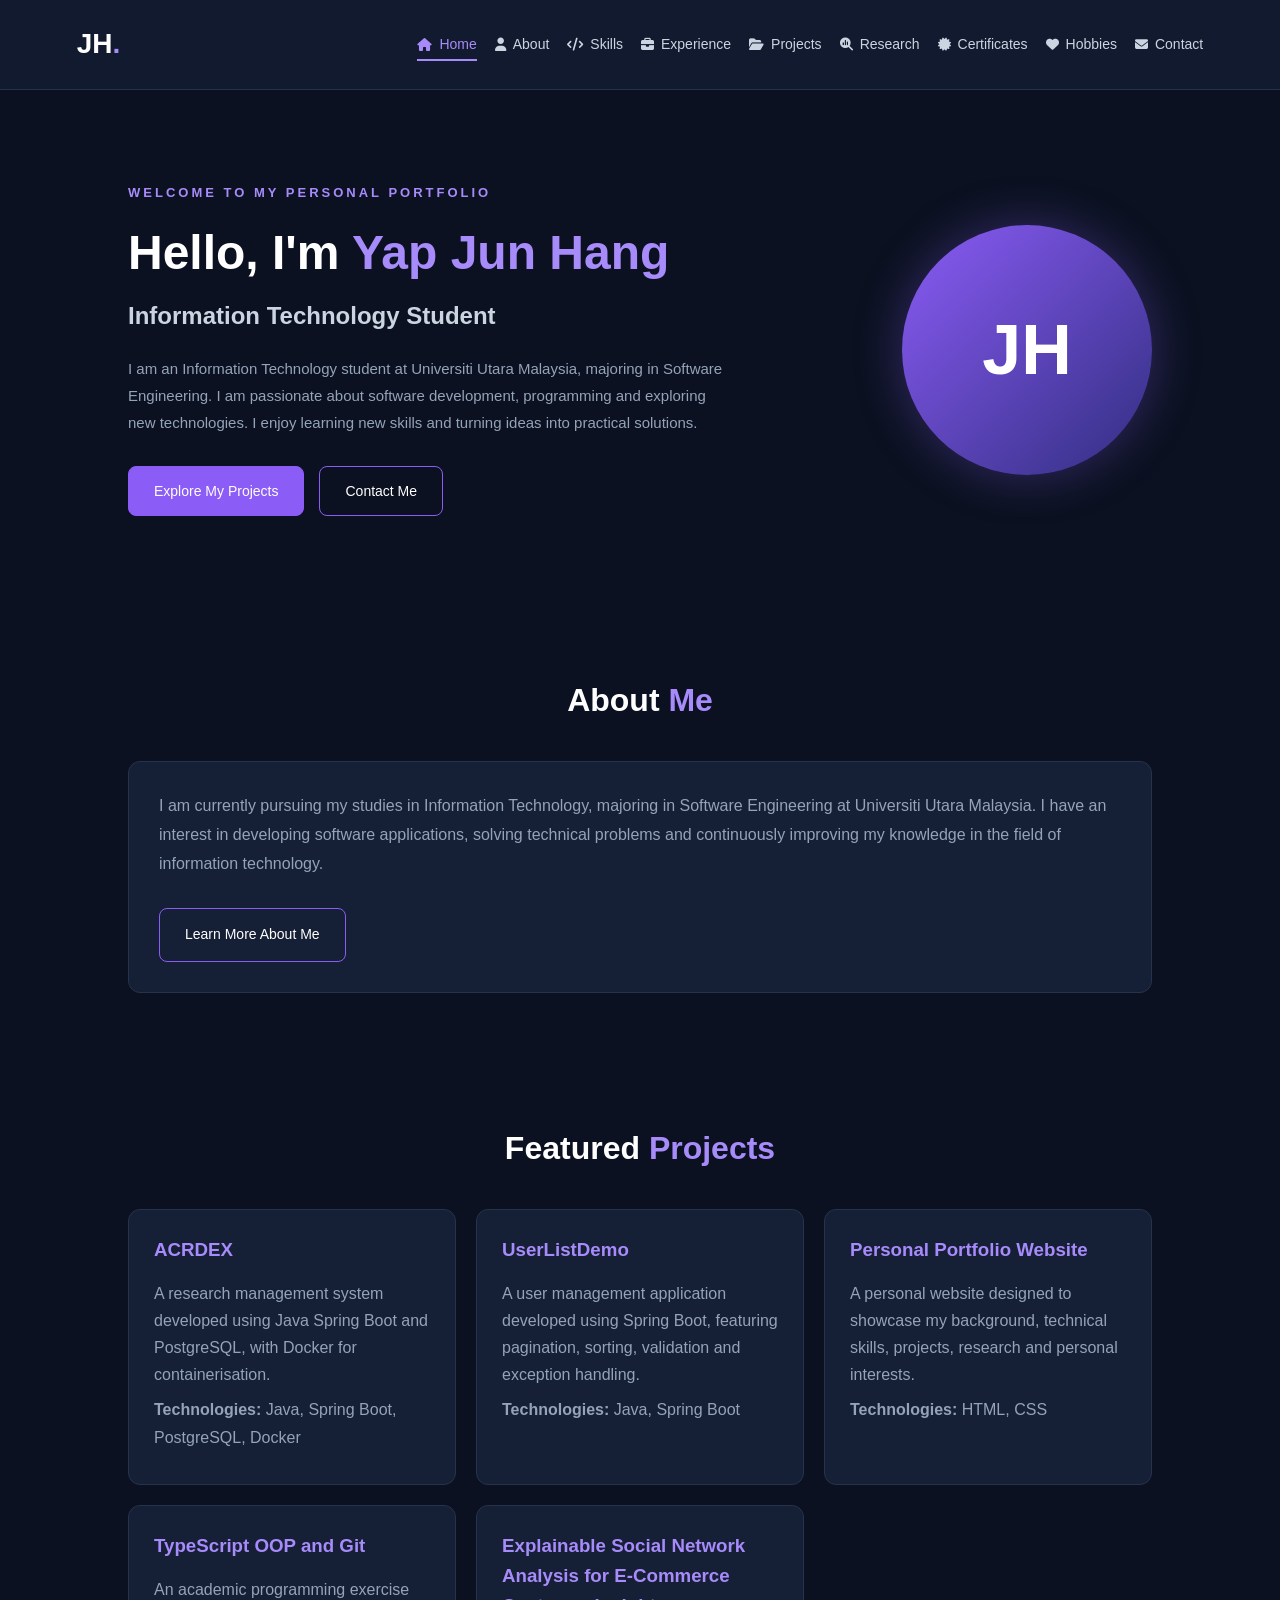
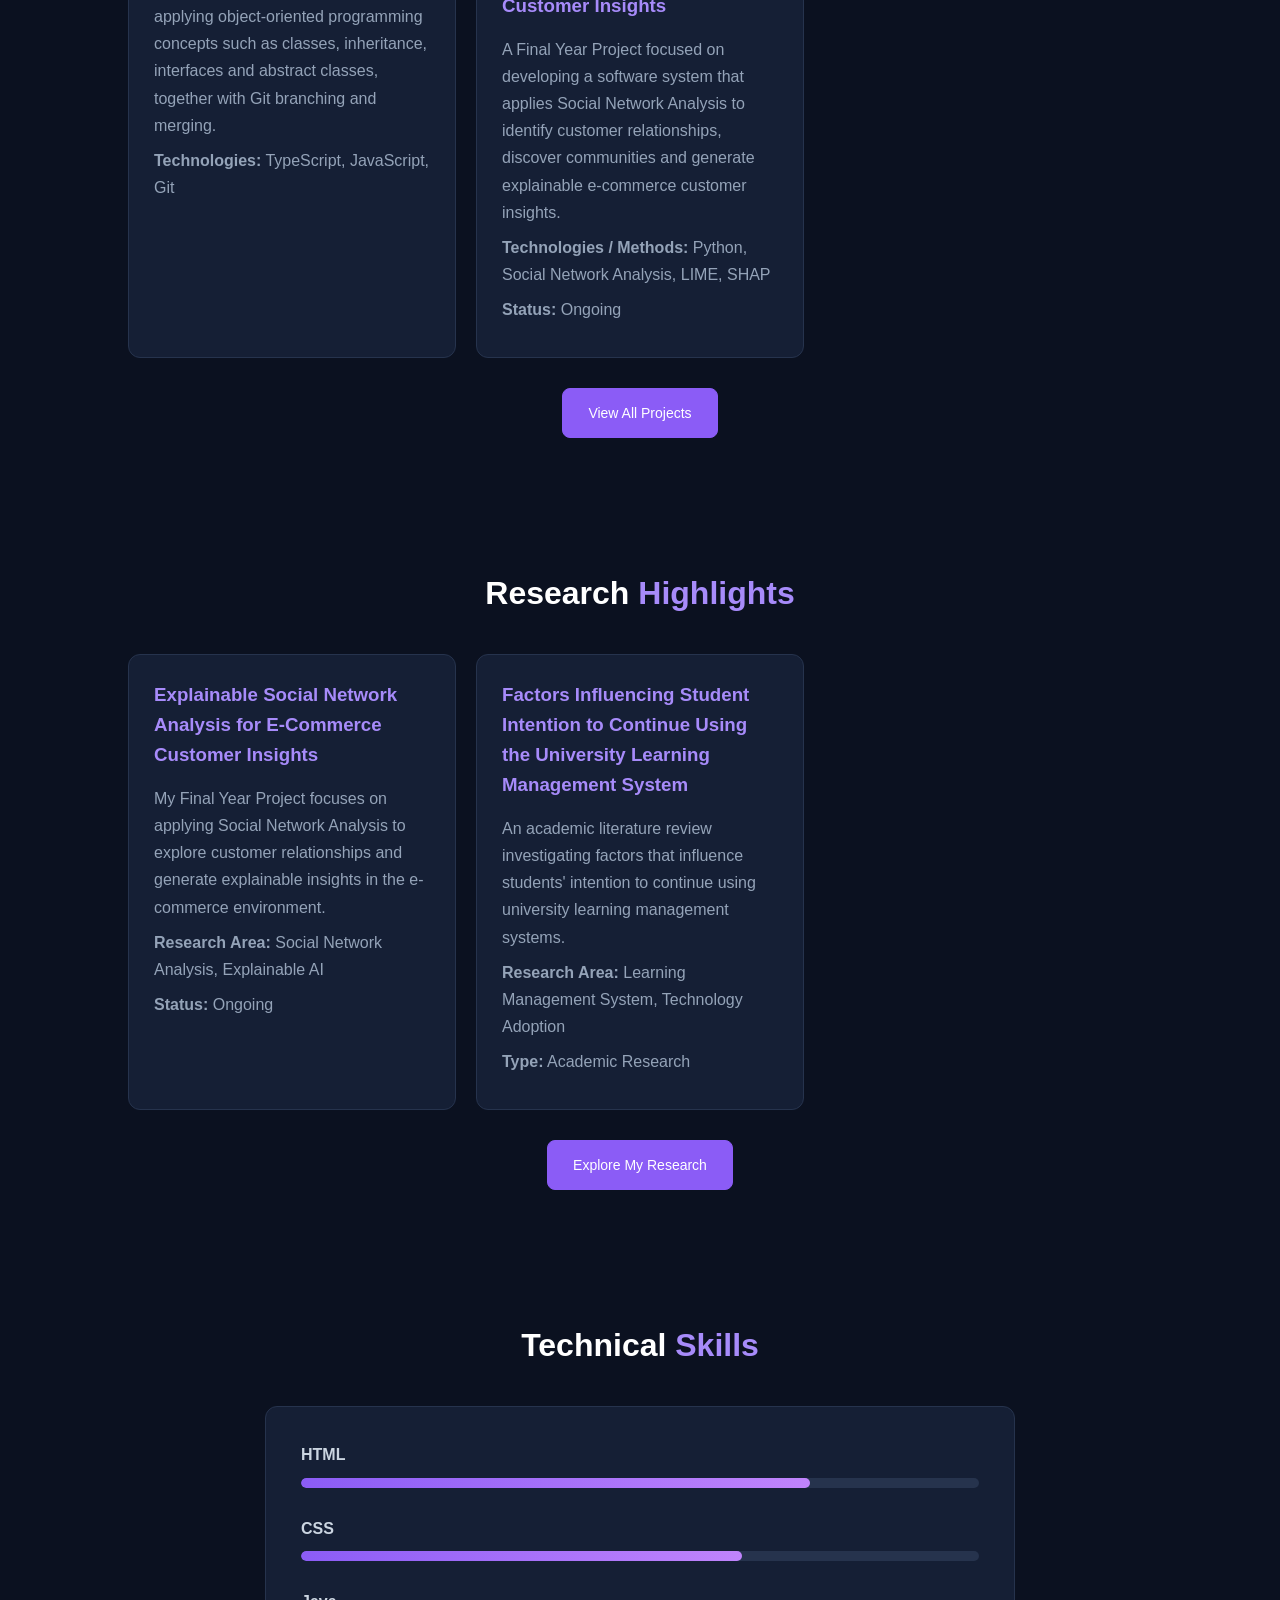
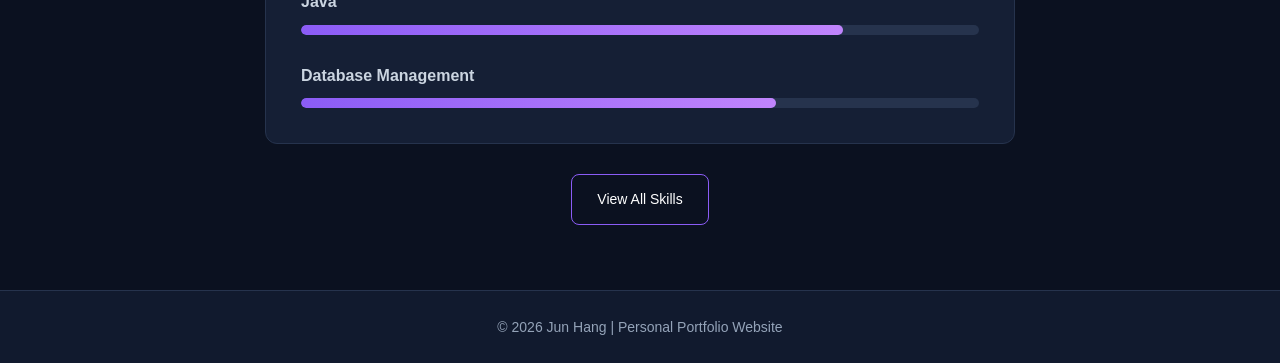
==== index.html @ d0bb94ae "Initial resume website" ====
<!DOCTYPE html>
<html lang="en">
<head>
    <meta charset="UTF-8">
    <meta name="viewport" content="width=device-width, initial-scale=1.0">

    <meta name="description" content="Personal portfolio of Jun Hang, an Information Technology student majoring in Software Engineering at Universiti Utara Malaysia.">

    <title>Home | Jun Hang Portfolio</title>

    <link rel="stylesheet" href="style.css">
    <link rel="stylesheet" href="https://cdnjs.cloudflare.com/ajax/libs/font-awesome/6.5.2/css/all.min.css">
    <link rel="icon" type="image/svg+xml" href="favicon.svg">
</head>

<body>

<header class="navbar">
    <a href="index.html" class="logo">JH<span>.</span></a>

    <nav>
        <a href="index.html" class="active">
            <i class="fa-solid fa-house"></i> Home
        </a>

        <a href="about.html">
            <i class="fa-solid fa-user"></i> About
        </a>

        <a href="skills.html">
            <i class="fa-solid fa-code"></i> Skills
        </a>

        <a href="experience.html">
            <i class="fa-solid fa-briefcase"></i> Experience
        </a>

        <a href="projects.html">
            <i class="fa-solid fa-folder-open"></i> Projects
        </a>

        <a href="research.html">
            <i class="fa-solid fa-magnifying-glass-chart"></i> Research
        </a>

        <a href="certifications.html">
            <i class="fa-solid fa-certificate"></i> Certificates
        </a>

        <a href="hobbies.html">
            <i class="fa-solid fa-heart"></i> Hobbies
        </a>

        <a href="contact.html">
            <i class="fa-solid fa-envelope"></i> Contact
        </a>
    </nav>
</header>


<!-- Hero Section -->
<section class="hero">

    <div class="hero-text">

        <p class="welcome">WELCOME TO MY PERSONAL PORTFOLIO</p>

        <h1>Hello, I'm <span>Yap Jun Hang</span></h1>

        <h2>Information Technology Student</h2>

        <p class="description">
            I am an Information Technology student at
            Universiti Utara Malaysia, majoring in Software
            Engineering. I am passionate about software
            development, programming and exploring new
            technologies. I enjoy learning new skills and
            turning ideas into practical solutions.
        </p>

        <div class="hero-buttons">

            <a href="projects.html" class="btn">
                Explore My Projects
            </a>

            <a href="contact.html" class="btn btn-outline">
                Contact Me
            </a>

        </div>

    </div>


    <!-- Profile Section -->
    <div class="hero-image">

        <div class="profile-circle">
            <span>JH</span>
        </div>

    </div>

</section>


<!-- About Me Preview -->
<section class="section" id="about-preview">

    <h2>About <span>Me</span></h2>

    <div class="about-card">

        <p>
            I am currently pursuing my studies in Information
            Technology, majoring in Software Engineering at
            Universiti Utara Malaysia. I have an interest in
            developing software applications, solving technical
            problems and continuously improving my knowledge
            in the field of information technology.
        </p>

        <div class="hero-buttons">

            <a href="about.html" class="btn btn-outline">
                Learn More About Me
            </a>

        </div>

    </div>

</section>


<!-- Featured Projects -->
<section class="section" id="projects-preview">

    <h2>Featured <span>Projects</span></h2>

    <div class="card-container">

        <!-- Project 1 -->
        <div class="card">

            <h3>ACRDEX</h3>

            <p>
                A research management system developed using
                Java Spring Boot and PostgreSQL, with Docker
                for containerisation.
            </p>

            <p>
                <strong>Technologies:</strong>
                Java, Spring Boot, PostgreSQL, Docker
            </p>

        </div>


        <!-- Project 2 -->
        <div class="card">

            <h3>UserListDemo</h3>

            <p>
                A user management application developed using
                Spring Boot, featuring pagination, sorting,
                validation and exception handling.
            </p>

            <p>
                <strong>Technologies:</strong>
                Java, Spring Boot
            </p>

        </div>


        <!-- Project 3 -->
        <div class="card">

            <h3>Personal Portfolio Website</h3>

            <p>
                A personal website designed to showcase my
                background, technical skills, projects,
                research and personal interests.
            </p>

            <p>
                <strong>Technologies:</strong>
                HTML, CSS
            </p>

        </div>


        <!-- Project 4 -->
        <div class="card">

            <h3>TypeScript OOP and Git</h3>

            <p>
                An academic programming exercise applying
                object-oriented programming concepts such as
                classes, inheritance, interfaces and abstract
                classes, together with Git branching and merging.
            </p>

            <p>
                <strong>Technologies:</strong>
                TypeScript, JavaScript, Git
            </p>

        </div>

        <!-- Project 5: Final Year Project -->
        <div class="card">
            <h3>
                Explainable Social Network Analysis for
                E-Commerce Customer Insights
            </h3>

            <p>
                A Final Year Project focused on developing
                a software system that applies Social Network
                Analysis to identify customer relationships,
                discover communities and generate explainable
                e-commerce customer insights.
            </p>

            <p>
                <strong>Technologies / Methods:</strong>
                Python, Social Network Analysis, LIME, SHAP
            </p>

            <p>
                <strong>Status:</strong> Ongoing
            </p>

        </div>

    </div>

    <div class="hero-buttons" style="justify-content: center;">

        <a href="projects.html" class="btn">
            View All Projects
        </a>

    </div>

</section>


<!-- Research Highlights -->
<section class="section" id="research-preview">

    <h2>Research <span>Highlights</span></h2>

    <div class="card-container">

        <!-- Research 1 -->
        <div class="card">

            <h3>
                Explainable Social Network Analysis for
                E-Commerce Customer Insights
            </h3>

            <p>
                My Final Year Project focuses on applying
                Social Network Analysis to explore customer
                relationships and generate explainable
                insights in the e-commerce environment.
            </p>

            <p>
                <strong>Research Area:</strong>
                Social Network Analysis, Explainable AI
            </p>

            <p>
                <strong>Status:</strong> Ongoing
            </p>

        </div>


        <!-- Research 2 -->
        <div class="card">

            <h3>
                Factors Influencing Student Intention to
                Continue Using the University Learning
                Management System
            </h3>

            <p>
                An academic literature review investigating
                factors that influence students' intention
                to continue using university learning
                management systems.
            </p>

            <p>
                <strong>Research Area:</strong>
                Learning Management System, Technology Adoption
            </p>

            <p>
                <strong>Type:</strong> Academic Research
            </p>

        </div>

    </div>

    <div class="hero-buttons" style="justify-content: center;">

        <a href="research.html" class="btn">
            Explore My Research
        </a>

    </div>

</section>


<!-- Skills Preview -->
<section class="section" id="skills-preview">

    <h2>Technical <span>Skills</span></h2>

    <div class="skills-container">

        <div class="skill">
            <p>HTML</p>

            <div class="skill-bar">
                <div class="skill-level html"></div>
            </div>
        </div>


        <div class="skill">
            <p>CSS</p>

            <div class="skill-bar">
                <div class="skill-level css"></div>
            </div>
        </div>


        <div class="skill">
            <p>Java</p>

            <div class="skill-bar">
                <div class="skill-level java"></div>
            </div>
        </div>


        <div class="skill">
            <p>Database Management</p>

            <div class="skill-bar">
                <div class="skill-level database"></div>
            </div>
        </div>

    </div>

    <div class="hero-buttons" style="justify-content: center;">

        <a href="skills.html" class="btn btn-outline">
            View All Skills
        </a>

    </div>

</section>


<!-- Footer -->
<footer>

    <p>
        © 2026 Jun Hang | Personal Portfolio Website
    </p>

</footer>


</body>
</html>
---- style.css ----
/* ========================================
   General Settings
======================================== */

* {
    margin: 0;
    padding: 0;
    box-sizing: border-box;
    scroll-behavior: smooth;
}

body {
    font-family: Arial, sans-serif;
    background: #0b1120;
    color: #ffffff;
    line-height: 1.6;
}

/* ========================================
   Navigation Bar
======================================== */

.navbar {
    display: flex;
    justify-content: space-between;
    align-items: center;
    flex-wrap: wrap;
    gap: 20px;
    padding: 22px 6%;
    background: #111a2e;
    position: sticky;
    top: 0;
    z-index: 100;
    border-bottom: 1px solid #26334d;
}

.logo {
    font-size: 28px;
    font-weight: bold;
    color: white;
    text-decoration: none;
    display: inline-block;
    transition: all 0.3s ease;
}

.logo:hover {
    color: #c4b5fd;
    transform: scale(1.1) rotate(-5deg);
    text-shadow: 0 0 15px #a78bfa;
}

.logo span,
h1 span,
h2 span {
    color: #a78bfa;
}

nav {
    display: flex;
    align-items: center;
    justify-content: flex-end;
    flex-wrap: wrap;
    gap: 18px;
}

/* Navigation Links */
nav a {
    display: inline-flex;
    align-items: center;
    gap: 7px;

    color: #cbd5e1;
    text-decoration: none;
    font-size: 14px;
    position: relative;
    padding: 5px 0;
    transition: color 0.3s ease;
}

/* Underline */
nav a::after {
    content: "";
    position: absolute;
    left: 0;
    bottom: 0;
    width: 0;
    height: 2px;
    background: #a78bfa;
    transition: width 0.3s ease;
}

/* Current Active Page */
nav a.active {
    color: #a78bfa;
}

nav a.active::after {
    width: 100%;
}

/* Hover Effect */
nav:hover a.active:not(:hover) {
    color: #cbd5e1;
}

nav:hover a.active:not(:hover)::after {
    width: 0;
}

nav a:hover {
    color: #a78bfa;
}

nav a:hover::after {
    width: 100%;
}

/* Navigation Icons */
nav a i {
    font-size: 13px;
    transition: all 0.3s ease;
}

/* Icon Hover Effect */
nav a:hover i {
    transform: translateY(-2px);
    color: #a78bfa;
}

/* Active Page Icon */
nav a.active i {
    color: #a78bfa;
}

/* ========================================
   Hero Section
======================================== */

.hero {
    min-height: 520px;
    display: flex;
    align-items: center;
    justify-content: space-between;
    padding: 70px 10%;
    gap: 40px;
}

.hero-text {
    max-width: 600px;
    animation: fadeIn 1s ease;
}

.welcome {
    color: #a78bfa;
    letter-spacing: 3px;
    font-size: 13px;
    font-weight: bold;
    margin-bottom: 20px;
}

.hero h1 {
    font-size: 48px;
    line-height: 1.2;
    margin-bottom: 15px;
}

.hero h2 {
    font-size: 24px;
    color: #cbd5e1;
    margin-bottom: 20px;
}

.description {
    color: #94a3b8;
    line-height: 1.8;
    font-size: 15px;
}

/* ========================================
   Buttons
======================================== */

.hero-buttons {
    margin-top: 30px;
    display: flex;
    gap: 15px;
    flex-wrap: wrap;
}

.btn {
    display: inline-block;
    padding: 13px 25px;
    background: #8b5cf6;
    color: white;
    text-decoration: none;
    border-radius: 8px;
    border: 1px solid #8b5cf6;
    font-size: 14px;
    transition: all 0.3s ease;
}

.btn:hover {
    background: #7c3aed;
    border-color: #7c3aed;
    transform: translateY(-4px);
    box-shadow: 0 8px 20px #8b5cf644;
}

.btn-outline {
    background: transparent;
    border: 1px solid #8b5cf6;
}

.btn-outline:hover {
    background: #8b5cf6;
}

/* ========================================
   Profile Circle
======================================== */

.profile-circle {
    width: 250px;
    height: 250px;
    min-width: 250px;
    border-radius: 50%;
    background: linear-gradient(135deg, #8b5cf6, #312e81);
    display: flex;
    align-items: center;
    justify-content: center;
    font-size: 70px;
    font-weight: bold;
    box-shadow: 0 0 50px #8b5cf655;
    transition: all 0.4s ease;
}

.profile-circle:hover {
    transform: scale(1.08) rotate(5deg);
    box-shadow: 0 0 65px #8b5cf677;
}

/* ========================================
   General Sections
======================================== */

.section {
    padding: 65px 10%;
}

.section h2 {
    text-align: center;
    font-size: 32px;
    margin-bottom: 35px;
}

/* ========================================
   About Card
======================================== */

.about-card {
    background: #151f35;
    padding: 30px;
    border-radius: 12px;
    border: 1px solid #26334d;
    line-height: 1.8;
    transition: all 0.3s ease;
}

.about-card:hover {
    border-color: #8b5cf6;
    transform: translateY(-5px);
    box-shadow: 0 10px 25px #8b5cf622;
}

.about-card p {
    color: #94a3b8;
    margin-bottom: 12px;
}

/* ========================================
   Work Experience Spacing
======================================== */

.experience-container {
    display: flex;
    flex-direction: column;
    gap: 20px;
}

/* ========================================
   Education Cards
======================================== */

.card-container {
    display: grid;
    grid-template-columns: repeat(3, 1fr);
    gap: 20px;
}

.card {
    background: #151f35;
    padding: 25px;
    border-radius: 12px;
    border: 1px solid #26334d;
    transition: all 0.3s ease;
}

.card:hover {
    transform: translateY(-8px);
    border-color: #a78bfa;
    box-shadow: 0 10px 25px #8b5cf622;
}

.card h3 {
    color: #a78bfa;
    margin-bottom: 15px;
}

.card p {
    color: #94a3b8;
    margin-bottom: 8px;
    line-height: 1.7;
}

/* ========================================
   Skills
======================================== */

.skill {
    margin-bottom: 25px;
}

.skill p {
    margin-bottom: 10px;
    color: #cbd5e1;
}

.skill-bar {
    height: 10px;
    background: #26334d;
    border-radius: 10px;
    overflow: hidden;
}

.skill-level {
    height: 100%;
    background: linear-gradient(90deg, #8b5cf6, #c084fc);
    border-radius: 10px;
    animation: grow 1.5s ease;
}

.html {
    width: 75%;
}

.css {
    width: 65%;
}

.java {
    width: 80%;
}

.database {
    width: 70%;
}

/* ========================================
   Footer
======================================== */

footer {
    background: #111a2e;
    text-align: center;
    padding: 25px;
    color: #94a3b8;
    font-size: 14px;
    border-top: 1px solid #26334d;
}

/* ========================================
   Animations
======================================== */

@keyframes fadeIn {
    from {
        opacity: 0;
        transform: translateY(25px);
    }

    to {
        opacity: 1;
        transform: translateY(0);
    }
}

@keyframes grow {
    from {
        width: 0;
    }

    to {
        width: var(--skill-width, 100%);
    }
}

/* ========================================
   Hobbies Hero Section
======================================== */

.hobbies-hero {
    text-align: center;
    padding: 80px 10% 40px;
    animation: fadeIn 1s ease;
}

.hobbies-hero h1 {
    font-size: 48px;
    margin-bottom: 15px;
}

.hobbies-hero h1 span {
    color: #a78bfa;
}

.hobbies-hero p:last-child {
    color: #94a3b8;
    line-height: 1.8;
}


/* ========================================
   Responsive Design - Tablet
======================================== */

@media (max-width: 1024px) {

    .navbar {
        padding: 20px 5%;
    }

    nav {
        gap: 13px;
    }

    nav a {
        font-size: 13px;
    }

    .hero {
        padding: 60px 7%;
    }

    .section {
        padding: 55px 7%;
    }

    .card-container {
        grid-template-columns: repeat(2, 1fr);
    }
}

/* ========================================
   Responsive Design - Mobile
======================================== */

@media (max-width: 768px) {

    /* Navigation */

    .navbar {
        flex-direction: column;
        gap: 18px;
        padding: 20px 5%;
    }

    nav {
        justify-content: center;
        gap: 12px;
    }

    nav a {
        font-size: 13px;
    }

    /* Hero */

    .hero {
        flex-direction: column;
        text-align: center;
        padding: 55px 7%;
    }

    .hero h1 {
        font-size: 36px;
    }

    .hero h2 {
        font-size: 21px;
    }

    .hero-buttons {
        justify-content: center;
        flex-wrap: wrap;
    }

    .profile-circle {
        width: 180px;
        height: 180px;
        min-width: 180px;
        font-size: 55px;
    }

    /* General Sections */

    .section {
        padding: 50px 7%;
    }

    .section h2 {
        font-size: 28px;
    }

    /* Cards */

    .card-container,
    .hobby-container {
        grid-template-columns: 1fr;
    }

    .hobbies-hero h1 {
        font-size: 36px;
    }
}

/* ========================================
   Responsive Design - Small Mobile
======================================== */

@media (max-width: 480px) {

    .logo {
        font-size: 25px;
    }

    nav {
        gap: 10px;
    }

    nav a {
        font-size: 12px;
    }

    .hero {
        padding: 45px 6%;
    }

    .hero h1 {
        font-size: 30px;
    }

    .hero h2 {
        font-size: 18px;
    }

    .description {
        font-size: 14px;
    }

    .welcome {
        font-size: 11px;
    }

    .btn {
        padding: 11px 18px;
        font-size: 13px;
    }

    .profile-circle {
        width: 160px;
        height: 160px;
        min-width: 160px;
        font-size: 48px;
    }

    .section h2 {
        font-size: 25px;
    }

    .about-card,
    .card,
    .hobby-card {
        padding: 22px;
    }

    .hobbies-hero h1 {
        font-size: 30px;
    }
}


/* ========================================
   About Page
======================================== */

/* About Hero */

.about-hero {
    text-align: center;
    padding: 80px 10% 40px;
    animation: fadeIn 1s ease;
}

.about-hero h1 {
    font-size: 48px;
    margin-bottom: 15px;
}

.about-hero h1 span {
    color: #a78bfa;
}

.about-hero p:last-child {
    color: #94a3b8;
    line-height: 1.8;
}

/* About Introduction */

.about-intro-container {
    display: flex;
    align-items: center;
    gap: 50px;
    background: #151f35;
    padding: 40px;
    border-radius: 15px;
    border: 1px solid #26334d;
    transition: 0.3s ease;
}

.about-intro-container:hover {
    border-color: #8b5cf6;
    box-shadow: 0 10px 25px #8b5cf622;
}

.about-profile {
    display: flex;
    justify-content: center;
    align-items: center;
}

.about-profile-circle {
    width: 200px;
    height: 200px;
    min-width: 200px;
    border-radius: 50%;
    background: linear-gradient(135deg, #8b5cf6, #312e81);
    display: flex;
    justify-content: center;
    align-items: center;
    font-size: 60px;
    font-weight: bold;
    box-shadow: 0 0 40px #8b5cf655;
    transition: 0.4s ease;
}

.about-profile-circle:hover {
    transform: scale(1.08) rotate(5deg);
}

.about-intro-text h2 {
    font-size: 30px;
    margin-bottom: 10px;
}

.about-intro-text h2 span {
    color: #a78bfa;
}

.about-intro-text h3 {
    color: #cbd5e1;
    font-size: 18px;
    margin-bottom: 20px;
}

.about-intro-text p {
    color: #94a3b8;
    line-height: 1.9;
    margin-bottom: 15px;
}

/* About Page Responsive */

@media (max-width: 768px) {

    .about-hero {
        padding: 60px 7% 30px;
    }

    .about-hero h1 {
        font-size: 36px;
    }

    .about-intro-container {
        flex-direction: column;
        text-align: center;
        padding: 30px 20px;
        gap: 30px;
    }

    .about-profile-circle {
        width: 170px;
        height: 170px;
        min-width: 170px;
        font-size: 50px;
    }

    .about-intro-text h2 {
        font-size: 25px;
    }
}


/* ========================================
   Skills Page
======================================== */

/* Skills Hero */

.skills-hero {
    text-align: center;
    padding: 80px 10% 40px;
    animation: fadeIn 1s ease;
}

.skills-hero h1 {
    font-size: 48px;
    margin-bottom: 15px;
}

.skills-hero h1 span {
    color: #a78bfa;
}

.skills-hero p:last-child {
    color: #94a3b8;
    line-height: 1.8;
}

/* Technical Skills */

.skills-container {
    max-width: 750px;
    margin: auto;
    background: #151f35;
    padding: 35px;
    border-radius: 12px;
    border: 1px solid #26334d;
}

.skill {
    margin-bottom: 28px;
}

.skill:last-child {
    margin-bottom: 0;
}

.skill p {
    font-weight: bold;
}

/* Technical Skills Progress Bars */

.skill-bar {
    width: 100%;
    height: 10px;
    background: #26334d;
    border-radius: 10px;
    overflow: hidden;
}

.skill-level {
    height: 100%;
    border-radius: 10px;
    width: 0;
    animation: grow 2s ease forwards;
}

/* Individual Skill Percentages */

.html {
    --skill-width: 75%;
}

.css {
    --skill-width: 65%;
}

.java {
    --skill-width: 80%;
}

.database {
    --skill-width: 70%;
}

/* Progress Bar Animation */

@keyframes grow {
    from {
        width: 0;
    }

    to {
        width: var(--skill-width);
    }
}


/* Tools and Technologies */

.tools-container {
    display: flex;
    flex-wrap: wrap;
    justify-content: center;
    gap: 15px;
}

.tool-item {
    display: inline-block;
    background: #151f35;
    color: #c4b5fd;
    padding: 13px 22px;
    border: 1px solid #26334d;
    border-radius: 8px;
    font-size: 14px;
    text-decoration: none;
    cursor: pointer;
    transition: 0.3s ease;
}

.tool-item:hover {
    background: #8b5cf6;
    color: #ffffff;
    border-color: #a78bfa;
    transform: translateY(-5px);
    box-shadow: 0 8px 20px #8b5cf622;
}

/* Skills Page Responsive */

@media (max-width: 768px) {

    .skills-hero {
        padding: 60px 7% 30px;
    }

    .skills-hero h1 {
        font-size: 36px;
    }

    .skills-container {
        padding: 25px 20px;
    }

    .tools-container {
        gap: 10px;
    }

    .tool-item {
        padding: 11px 16px;
        font-size: 13px;
    }
}

@media (max-width: 480px) {

    .skills-hero h1 {
        font-size: 30px;
    }

    .skills-container {
        padding: 20px 15px;
    }
}


/* ========================================
   Experience Page
======================================== */

/* Experience Hero */

.experience-hero {
    text-align: center;
    padding: 80px 10% 40px;
    animation: fadeIn 1s ease;
}

.experience-hero h1 {
    font-size: 48px;
    margin-bottom: 15px;
}

.experience-hero h1 span {
    color: #a78bfa;
}

.experience-hero p:last-child {
    color: #94a3b8;
    line-height: 1.8;
}

/* Work Experience */

.experience-list {
    max-width: 900px;
    margin: auto;
    display: flex;
    flex-direction: column;
    gap: 25px;
}

.experience-card {
    display: flex;
    gap: 25px;
    background: #151f35;
    padding: 30px;
    border: 1px solid #26334d;
    border-radius: 12px;
    transition: 0.3s ease;
}

.experience-card:hover {
    transform: translateY(-5px);
    border-color: #8b5cf6;
    box-shadow: 0 10px 25px #8b5cf622;
}

.experience-icon {
    min-width: 50px;
    height: 50px;
    display: flex;
    justify-content: center;
    align-items: center;
    background: #8b5cf6;
    color: #ffffff;
    border-radius: 12px;
    font-weight: bold;
}

.experience-content {
    flex: 1;
}

.experience-type {
    color: #a78bfa;
    font-size: 12px;
    font-weight: bold;
    letter-spacing: 2px;
    margin-bottom: 10px;
}

.experience-content h3 {
    font-size: 22px;
    margin-bottom: 12px;
}

.experience-description {
    color: #94a3b8;
    line-height: 1.7;
    margin-bottom: 15px;
}

.experience-content ul {
    padding-left: 20px;
    color: #cbd5e1;
    line-height: 1.9;
}

.experience-content li {
    margin-bottom: 5px;
}

/* Experience Tags */

.experience-tags {
    display: flex;
    flex-wrap: wrap;
    gap: 10px;
    margin-top: 20px;
}

.experience-tags span {
    background: #26334d;
    color: #c4b5fd;
    padding: 7px 13px;
    border-radius: 20px;
    font-size: 12px;
}

/* Education Timeline */

.education-timeline {
    max-width: 800px;
    margin: auto;
    position: relative;
    padding-left: 35px;
}

.education-timeline::before {
    content: "";
    position: absolute;
    left: 9px;
    top: 10px;
    bottom: 10px;
    width: 2px;
    background: #8b5cf6;
}

.education-item {
    position: relative;
    margin-bottom: 25px;
}

.education-item:last-child {
    margin-bottom: 0;
}

.education-dot {
    position: absolute;
    left: -32px;
    top: 25px;
    width: 14px;
    height: 14px;
    background: #a78bfa;
    border: 3px solid #0b1120;
    border-radius: 50%;
    z-index: 1;
}

.education-card {
    background: #151f35;
    padding: 25px;
    border: 1px solid #26334d;
    border-radius: 12px;
    transition: 0.3s ease;
}

.education-card:hover {
    transform: translateX(5px);
    border-color: #8b5cf6;
}

.education-status {
    color: #a78bfa;
    font-size: 12px;
    font-weight: bold;
    letter-spacing: 1.5px;
    margin-bottom: 10px;
}

.education-card h3 {
    margin-bottom: 10px;
}

.education-card p:last-child {
    color: #94a3b8;
    line-height: 1.7;
}

/* Skills Gained */

.experience-skills {
    max-width: 850px;
    margin: auto;
    display: flex;
    flex-wrap: wrap;
    justify-content: center;
    gap: 15px;
}

.experience-skill {
    background: #151f35;
    color: #c4b5fd;
    padding: 13px 22px;
    border: 1px solid #26334d;
    border-radius: 8px;
    font-size: 14px;
    transition: all 0.3s ease;
    cursor: default;
}

.experience-skill:hover {
    background: #8b5cf6;
    color: #ffffff;
    border-color: #a78bfa;
    transform: translateY(-5px);
    box-shadow: 0 8px 20px #8b5cf622;
}

/* Experience Page Responsive */

@media (max-width: 768px) {

    .experience-hero {
        padding: 60px 7% 30px;
    }

    .experience-hero h1 {
        font-size: 36px;
    }

    .experience-card {
        padding: 22px;
        gap: 15px;
    }

    .experience-content h3 {
        font-size: 19px;
    }
}

@media (max-width: 480px) {

    .experience-hero h1 {
        font-size: 30px;
    }

    .experience-card {
        flex-direction: column;
        padding: 20px;
    }

    .experience-icon {
        min-width: 45px;
        width: 45px;
        height: 45px;
    }

    .education-card {
        padding: 20px;
    }

    .experience-skill {
        padding: 11px 15px;
        font-size: 13px;
    }
}


/* ========================================
   Projects Page
======================================== */

/* Projects Hero */

.projects-hero {
    text-align: center;
    padding: 80px 10% 40px;
    animation: fadeIn 1s ease;
}

.projects-hero h1 {
    font-size: 48px;
    margin-bottom: 15px;
}

.projects-hero h1 span {
    color: #a78bfa;
}

.projects-hero p:last-child {
    color: #94a3b8;
    line-height: 1.8;
}

/* Project Cards */

.projects-container {
    max-width: 1100px;
    margin: auto;
    display: grid;
    grid-template-columns: repeat(2, 1fr);
    gap: 25px;
}

.project-card {
    background: #151f35;
    padding: 30px;
    border: 1px solid #26334d;
    border-radius: 12px;
    transition: 0.3s ease;
}

.project-card:hover {
    transform: translateY(-6px);
    border-color: #8b5cf6;
    box-shadow: 0 10px 25px #8b5cf622;
}

.project-number {
    color: #a78bfa;
    font-size: 12px;
    font-weight: bold;
    letter-spacing: 2px;
    margin-bottom: 18px;
}

.project-card h3 {
    font-size: 21px;
    margin-bottom: 15px;
    line-height: 1.5;
}

.project-card > p:not(.project-status) {
    color: #94a3b8;
    line-height: 1.8;
    margin-bottom: 20px;
}

/* Project Technology Tags */

.project-tags {
    display: flex;
    flex-wrap: wrap;
    gap: 9px;
    margin-bottom: 20px;
}

.project-tags span {
    background: #26334d;
    color: #c4b5fd;
    padding: 7px 12px;
    border-radius: 20px;
    font-size: 12px;
}

.project-status {
    display: inline-block;
    color: #a78bfa;
    font-size: 12px;
    font-weight: bold;
    border-top: 1px solid #26334d;
    padding-top: 15px;
    width: 100%;
}

/* Development Approach */

.development-container {
    max-width: 1100px;
    margin: auto;
    display: grid;
    grid-template-columns: repeat(2, 1fr);
    gap: 20px;
}

.development-card {
    background: #151f35;
    padding: 25px;
    border: 1px solid #26334d;
    border-radius: 12px;
    transition: 0.3s ease;
}

.development-card:hover {
    transform: translateY(-5px);
    border-color: #8b5cf6;
}

.development-card h3 {
    color: #a78bfa;
    margin-bottom: 12px;
}

.development-card p {
    color: #94a3b8;
    line-height: 1.8;
}

/* Projects Page Responsive */

@media (max-width: 768px) {

    .projects-hero {
        padding: 60px 7% 30px;
    }

    .projects-hero h1 {
        font-size: 36px;
    }

    .projects-container,
    .development-container {
        grid-template-columns: 1fr;
    }

    .project-card {
        padding: 25px;
    }
}

@media (max-width: 480px) {

    .projects-hero h1 {
        font-size: 30px;
    }

    .project-card {
        padding: 20px;
    }

    .project-card h3 {
        font-size: 19px;
    }
}


/* ========================================
   Research Page
======================================== */

/* Research Hero */

.research-hero {
    text-align: center;
    padding: 80px 10% 40px;
    animation: fadeIn 1s ease;
}

.research-hero h1 {
    font-size: 48px;
    margin-bottom: 15px;
}

.research-hero h1 span {
    color: #a78bfa;
}

.research-hero p:last-child {
    color: #94a3b8;
    line-height: 1.8;
}

/* Research Interests */

.research-interest-container {
    max-width: 1100px;
    margin: auto;
    display: grid;
    grid-template-columns: repeat(3, 1fr);
    gap: 20px;
}

.research-interest-card {
    background: #151f35;
    padding: 25px;
    border: 1px solid #26334d;
    border-radius: 12px;
    transition: 0.3s ease;
}

.research-interest-card:hover {
    transform: translateY(-5px);
    border-color: #8b5cf6;
}

.research-interest-card h3 {
    color: #c4b5fd;
    margin-bottom: 12px;
}

.research-interest-card p {
    color: #94a3b8;
    line-height: 1.8;
}

/* Featured Research */

.research-feature-card {
    max-width: 900px;
    margin: auto;
    background: #151f35;
    padding: 35px;
    border: 1px solid #26334d;
    border-radius: 12px;
    transition: 0.3s ease;
}

.research-feature-card:hover {
    border-color: #8b5cf6;
    box-shadow: 0 10px 25px #8b5cf622;
}

.research-label {
    display: inline-block;
    color: #a78bfa;
    font-size: 12px;
    font-weight: bold;
    letter-spacing: 2px;
    margin-bottom: 18px;
}

.research-feature-card h3 {
    font-size: 23px;
    line-height: 1.5;
    margin-bottom: 18px;
}

.research-description {
    color: #94a3b8;
    line-height: 1.8;
    margin-bottom: 25px;
}

/* Research Subsections */

.research-subsection {
    margin-top: 25px;
}

.research-subsection h4 {
    color: #c4b5fd;
    margin-bottom: 12px;
    font-size: 16px;
}

.research-subsection ul {
    padding-left: 22px;
    color: #cbd5e1;
    line-height: 1.9;
}

.research-subsection p {
    color: #94a3b8;
    line-height: 1.8;
}

/* Research Tags */

.research-tags {
    display: flex;
    flex-wrap: wrap;
    gap: 10px;
}

.research-tags span {
    background: #26334d;
    color: #c4b5fd;
    padding: 8px 13px;
    border-radius: 20px;
    font-size: 12px;
}

/* Research Status */

.research-status {
    border-top: 1px solid #26334d;
    padding-top: 18px;
    margin-top: 25px;
    color: #a78bfa;
    font-size: 13px;
    font-weight: bold;
}

/* Research Skills */

.research-skills-container {
    max-width: 1100px;
    margin: auto;
    display: grid;
    grid-template-columns: repeat(2, 1fr);
    gap: 20px;
}

.research-skill-card {
    background: #151f35;
    padding: 25px;
    border: 1px solid #26334d;
    border-radius: 12px;
    transition: 0.3s ease;
}

.research-skill-card:hover {
    transform: translateY(-5px);
    border-color: #8b5cf6;
}

.research-skill-card h3 {
    color: #c4b5fd;
    margin-bottom: 12px;
}

.research-skill-card p {
    color: #94a3b8;
    line-height: 1.8;
}

/* Research Page Responsive */

@media (max-width: 768px) {

    .research-hero {
        padding: 60px 7% 30px;
    }

    .research-hero h1 {
        font-size: 36px;
    }

    .research-interest-container {
        grid-template-columns: 1fr;
    }

    .research-feature-card {
        padding: 25px;
    }

    .research-skills-container {
        grid-template-columns: 1fr;
    }
}

@media (max-width: 480px) {

    .research-hero h1 {
        font-size: 30px;
    }

    .research-feature-card {
        padding: 20px;
    }

    .research-feature-card h3 {
        font-size: 20px;
    }
}




/* ========================================
   Certifications & Achievements Page
======================================== */


/* Certifications Hero */

.certifications-hero {
    text-align: center;
    padding: 80px 10% 40px;
    animation: fadeIn 1s ease;
}

.certifications-hero h1 {
    font-size: 48px;
    margin-bottom: 15px;
}

.certifications-hero h1 span {
    color: #a78bfa;
}

.certifications-hero p:last-child {
    color: #94a3b8;
    line-height: 1.8;
    max-width: 750px;
    margin: auto;
}


/* General Certification Sections */

.certification-section {
    padding: 40px 10%;
    text-align: center;
}

.certification-section h2 {
    font-size: 30px;
    margin-bottom: 12px;
}

.certification-section h2 span {
    color: #a78bfa;
}

.certification-description {
    color: #94a3b8;
    font-size: 14px;
    line-height: 1.8;
    margin-bottom: 30px;
}


/* Academic Qualifications */

.qualification-container {
    max-width: 850px;
    margin: auto;
    display: grid;
    grid-template-columns: repeat(2, 1fr);
    gap: 20px;
}

.qualification-card {
    background: #151f35;
    padding: 30px 25px;
    border: 1px solid #26334d;
    border-radius: 12px;
    transition: 0.3s ease;
}

.qualification-card:hover {
    transform: translateY(-5px);
    border-color: #8b5cf6;
    box-shadow: 0 8px 20px #8b5cf622;
}

.certification-icon {
    font-size: 35px;
    margin-bottom: 18px;
}

.qualification-card h3 {
    font-size: 22px;
    margin-bottom: 10px;
}

.institution {
    color: #94a3b8;
    font-size: 14px;
    margin-bottom: 18px;
}

.result-highlight {
    color: #a78bfa;
    font-size: 32px;
    font-weight: bold;
    margin: 15px 0;
}

.result-label {
    color: #94a3b8;
    font-size: 13px;
}


/* Academic Achievements */

.dean-container {
    max-width: 950px;
    margin: auto;
}

.dean-card {
    background: #151f35;
    padding: 35px;
    border: 1px solid #26334d;
    border-radius: 12px;
    text-align: center;
    transition: 0.3s ease;
}

.dean-card:hover {
    transform: translateY(-5px);
    border-color: #8b5cf6;
    box-shadow: 0 8px 20px #8b5cf622;
}

.dean-card h3 {
    font-size: 25px;
    margin-bottom: 12px;
}

.dean-description {
    max-width: 650px;
    margin: auto;
    color: #94a3b8;
    line-height: 1.8;
}

.semester-list {
    display: flex;
    justify-content: center;
    flex-wrap: wrap;
    gap: 15px;
    margin-top: 25px;
}

.semester-list span {
    background: #0b1120;
    color: #a78bfa;
    padding: 12px 20px;
    border: 1px solid #26334d;
    border-radius: 8px;
    font-size: 13px;
    font-weight: bold;
    transition: 0.3s ease;
}

.semester-list span:hover {
    border-color: #8b5cf6;
    transform: translateY(-3px);
}

.achievement-summary {
    margin-top: 25px;
    color: #c4b5fd;
    font-size: 14px;
    font-weight: bold;
}


/* Technical and Online Certificates */

.certificates-container {
    display: grid;
    grid-template-columns: repeat(3, 1fr);
    gap: 20px;
}

.certificate-card {
    background: #151f35;
    padding: 28px 22px;
    border: 1px solid #26334d;
    border-radius: 12px;
    transition: 0.3s ease;
}

.certificate-card:hover {
    transform: translateY(-5px);
    border-color: #8b5cf6;
    box-shadow: 0 8px 20px #8b5cf622;
}

.certificate-card h3 {
    font-size: 17px;
    line-height: 1.5;
    margin-bottom: 12px;
}

.certificate-card p {
    color: #94a3b8;
    font-size: 13px;
    line-height: 1.8;
    min-height: 70px;
}

.certificate-category {
    display: inline-block;
    margin-top: 18px;
    padding: 7px 16px;
    background: #0b1120;
    color: #a78bfa;
    border: 1px solid #26334d;
    border-radius: 20px;
    font-size: 12px;
    font-weight: bold;
}


/* View Certificate Link */

.certificate-action {
    margin-top: 22px;
}

.view-certificate {
    display: inline-flex;
    align-items: center;
    justify-content: center;
    gap: 8px;
    padding: 11px 20px;
    background: #8b5cf6;
    color: #ffffff;
    border: 1px solid #8b5cf6;
    border-radius: 8px;
    font-size: 13px;
    font-weight: bold;
    text-decoration: none;
    transition: all 0.3s ease;
}

.view-certificate:hover {
    background: #7c3aed;
    border-color: #a78bfa;
    transform: translateY(-3px);
    box-shadow: 0 8px 18px #8b5cf644;
}

.view-certificate span {
    font-size: 16px;
    transition: transform 0.3s ease;
}

.view-certificate:hover span {
    transform: translate(3px, -3px);
}


/* Responsive Design */

@media (max-width: 1024px) {

    .certificates-container {
        grid-template-columns: repeat(2, 1fr);
    }

}


@media (max-width: 768px) {

    .certifications-hero {
        padding: 60px 7% 30px;
    }

    .certifications-hero h1 {
        font-size: 36px;
    }

    .certification-section {
        padding: 35px 7%;
    }

    .qualification-container {
        grid-template-columns: 1fr;
    }

    .certificates-container {
        grid-template-columns: repeat(2, 1fr);
    }

    .dean-card {
        padding: 25px;
    }

}


@media (max-width: 480px) {

    .certifications-hero h1 {
        font-size: 30px;
    }

    .certification-section h2 {
        font-size: 25px;
    }

    .certificates-container {
        grid-template-columns: 1fr;
    }

    .dean-card {
        padding: 20px;
    }

    .semester-list {
        flex-direction: column;
    }

    .semester-list span {
        width: 100%;
    }

}





/* ========================================
   Hobbies & Interests Page
======================================== */


/* Hobbies Hero */

.hobbies-hero {
    text-align: center;
    padding: 85px 10% 55px;
    animation: fadeIn 1s ease;
}

.hobbies-hero h1 {
    font-size: 48px;
    margin-bottom: 18px;
}

.hobbies-hero h1 span {
    color: #a78bfa;
}

.hobbies-hero p:last-of-type {
    color: #94a3b8;
    line-height: 1.8;
    max-width: 700px;
    margin: auto;
}

.hobbies-hero-line {
    width: 55px;
    height: 3px;
    background: #8b5cf6;
    border-radius: 5px;
    margin: 28px auto 15px;
}

.hobbies-subtitle {
    color: #64748b;
    font-size: 13px;
}


/* Section Heading */

.hobbies-section {
    padding: 45px 10% 65px;
    text-align: center;
}

.hobbies-section-heading {
    max-width: 700px;
    margin: 0 auto 40px;
}

.hobbies-label {
    color: #a78bfa;
    font-size: 12px;
    font-weight: bold;
    letter-spacing: 2px;
    margin-bottom: 12px;
    transition: color 0.3s ease, text-shadow 0.3s ease;
}

.hobbies-label:hover {
    color: #c4b5fd;
    text-shadow: 0 0 10px #a78bfa66;
}

.hobbies-section h2,
.hobbies-message h2,
.lifestyle-text h2 {
    font-size: 30px;
    margin-bottom: 15px;
}

.hobbies-section h2 span,
.hobbies-message h2 span,
.lifestyle-text h2 span {
    color: #a78bfa;
}

.hobbies-description {
    color: #94a3b8;
    font-size: 14px;
    line-height: 1.8;
}


/* Hobbies Cards */

.hobbies-container {
    display: grid;
    grid-template-columns: repeat(2, 1fr);
    gap: 22px;
    max-width: 950px;
    margin: auto;
    text-align: left;
}

.hobby-card {
    position: relative;
    display: flex;
    flex-direction: column;
    background: #151f35;
    padding: 30px;
    border: 1px solid #26334d;
    border-radius: 12px;
    min-height: 290px;
    transition: all 0.3s ease;
}

.hobby-card:hover {
    transform: translateY(-7px);
    border-color: #8b5cf6;
    box-shadow: 0 10px 25px #8b5cf622;
}

.hobby-card-top {
    display: flex;
    justify-content: space-between;
    align-items: center;
    margin-bottom: 28px;
}

.hobby-number {
    color: #64748b;
    font-size: 13px;
    font-weight: bold;
}

.hobby-category {
    color: #a78bfa;
    font-size: 10px;
    font-weight: bold;
    letter-spacing: 1.2px;
}

.hobby-icon {
    display: flex;
    justify-content: center;
    align-items: center;
    width: 58px;
    height: 58px;
    background: #8b5cf620;
    border: 1px solid #8b5cf640;
    border-radius: 12px;
    font-size: 28px;
    margin-bottom: 20px;
    transition: all 0.3s ease;
}

.hobby-card:hover .hobby-icon {
    background: #8b5cf6;
    transform: scale(1.08);
}

.hobby-card h3 {
    color: #ffffff;
    font-size: 19px;
    margin-bottom: 12px;
    transition: color 0.3s ease;
}

.hobby-card:hover h3 {
    color: #c4b5fd;
}

.hobby-card p {
    color: #94a3b8;
    font-size: 14px;
    line-height: 1.8;
    margin-bottom: 22px;
    transition: color 0.3s ease;
}

.hobby-card:hover p {
    color: #cbd5e1;
}

.hobby-card-footer {
    display: flex;
    justify-content: space-between;
    align-items: center;
    border-top: 1px solid #26334d;
    padding-top: 15px;
    margin-top: auto;
    color: #a78bfa;
    font-size: 12px;
    font-weight: bold;
}

.hobby-arrow {
    font-size: 18px;
    transition: transform 0.3s ease;
}

.hobby-card:hover .hobby-arrow {
    transform: translate(3px, -3px);
}


/* Lifestyle Section */

.hobbies-lifestyle {
    padding: 45px 10% 65px;
}

.lifestyle-content {
    display: grid;
    grid-template-columns: 1.2fr 1fr;
    align-items: center;
    gap: 50px;
    max-width: 950px;
    margin: auto;
    padding: 45px;
    background: #111a2e;
    border: 1px solid #26334d;
    border-radius: 14px;
    transition: all 0.3s ease;
}

/* Lifestyle Box Hover */

.lifestyle-content:hover {
    transform: translateY(-7px);
    border-color: #8b5cf6;
    box-shadow: 0 10px 25px #8b5cf622;
}

.lifestyle-text h2 {
    line-height: 1.4;
}

.lifestyle-text p:last-child {
    color: #94a3b8;
    font-size: 14px;
    line-height: 1.9;
}


/* Lifestyle Points */

.lifestyle-points {
    display: flex;
    flex-direction: column;
    gap: 12px;
}

.lifestyle-point {
    display: flex;
    align-items: flex-start;
    gap: 15px;
    padding: 12px;
    border: 1px solid transparent;
    border-radius: 10px;
    transition: all 0.3s ease;
    cursor: default;
}

.lifestyle-point:hover {
    transform: translateY(-5px);
    background: #151f35;
    border-color: #8b5cf6;
    box-shadow: 0 5px 15px #8b5cf622;
}

.lifestyle-point-icon {
    display: flex;
    justify-content: center;
    align-items: center;
    min-width: 35px;
    height: 35px;
    background: #8b5cf620;
    color: #a78bfa;
    border-radius: 8px;
    font-size: 18px;
    transition: all 0.3s ease;
}

.lifestyle-point:hover .lifestyle-point-icon {
    background: #8b5cf6;
    color: #ffffff;
    box-shadow: 0 0 15px #8b5cf666;
}

.lifestyle-point h3 {
    font-size: 16px;
    margin-bottom: 5px;
    transition: color 0.3s ease;
}

.lifestyle-point:hover h3 {
    color: #a78bfa;
}

.lifestyle-point p {
    color: #94a3b8;
    font-size: 13px;
    line-height: 1.6;
    transition: color 0.3s ease;
}

.lifestyle-point:hover p {
    color: #cbd5e1;
}


/* Personal Development */

.hobbies-development {
    padding: 20px 10% 75px;
    text-align: center;
}

.hobbies-message {
    max-width: 850px;
    margin: auto;
    padding: 45px 40px;
    background: #151f35;
    border: 1px solid #26334d;
    border-radius: 12px;
    transition: all 0.3s ease;
}

.hobbies-message:hover {
    transform: translateY(-7px);
    border-color: #8b5cf6;
    box-shadow: 0 8px 20px #8b5cf622;
}

.hobbies-message h2 {
    margin-bottom: 18px;
}

.hobbies-message p:last-child {
    color: #94a3b8;
    font-size: 14px;
    line-height: 1.9;
}


/* Responsive Design */

@media (max-width: 768px) {

    .hobbies-hero {
        padding: 60px 7% 40px;
    }

    .hobbies-hero h1 {
        font-size: 36px;
    }

    .hobbies-section {
        padding: 35px 7% 50px;
    }

    .hobbies-container {
        grid-template-columns: 1fr;
        max-width: 500px;
    }

    .hobby-card {
        min-height: auto;
    }

    .hobbies-lifestyle {
        padding: 30px 7% 50px;
    }

    .lifestyle-content {
        grid-template-columns: 1fr;
        gap: 35px;
        padding: 30px;
    }

    .hobbies-development {
        padding: 15px 7% 55px;
    }

    .hobbies-message {
        padding: 35px 25px;
    }

}


@media (max-width: 480px) {

    .hobbies-hero h1 {
        font-size: 30px;
    }

    .hobbies-section h2,
    .hobbies-message h2,
    .lifestyle-text h2 {
        font-size: 25px;
    }

    .hobby-card {
        padding: 25px 22px;
    }

    .lifestyle-content {
        padding: 25px 20px;
    }

    .hobbies-message {
        padding: 28px 20px;
    }

}


/* ========================================
   Contact Page
======================================== */


/* Contact Hero */

.contact-hero {
    text-align: center;
    padding: 85px 10% 45px;
    animation: fadeIn 1s ease;
}

.contact-hero h1 {
    font-size: 48px;
    margin-bottom: 15px;
}

.contact-hero h1 span {
    color: #a78bfa;
}

.contact-hero p:last-child {
    color: #94a3b8;
    max-width: 750px;
    margin: auto;
    line-height: 1.8;
}


/* Contact Sections */

.contact-section {
    padding: 40px 10% 55px;
    text-align: center;
}

.contact-section h2 {
    font-size: 30px;
    margin-bottom: 12px;
}

.contact-section h2 span {
    color: #a78bfa;
}

.contact-description {
    color: #94a3b8;
    font-size: 14px;
    line-height: 1.8;
    margin-bottom: 30px;
}


/* Contact Information Cards */

.contact-container {
    display: grid;
    grid-template-columns: repeat(3, 1fr);
    gap: 20px;
    max-width: 1050px;
    margin: auto;
}

.contact-card {
    background: #151f35;
    padding: 30px 22px;
    border: 1px solid #26334d;
    border-radius: 12px;
    transition: all 0.3s ease;
}

.contact-card:hover {
    transform: translateY(-7px);
    border-color: #8b5cf6;
    box-shadow: 0 8px 20px #8b5cf622;
}

.contact-icon {
    display: flex;
    align-items: center;
    justify-content: center;
    width: 55px;
    height: 55px;
    margin: 0 auto 18px;
    background: #8b5cf622;
    color: #a78bfa;
    border: 1px solid #8b5cf644;
    border-radius: 12px;
    font-size: 25px;
    font-weight: bold;
    transition: all 0.3s ease;
}

.contact-card:hover .contact-icon {
    background: #8b5cf6;
    color: #ffffff;
    transform: scale(1.08);
}

.contact-card h3 {
    font-size: 20px;
    margin-bottom: 12px;
}

.contact-card p {
    color: #94a3b8;
    font-size: 13px;
    line-height: 1.8;
    min-height: 70px;
    margin-bottom: 18px;
}

.contact-link {
    display: inline-block;
    color: #a78bfa;
    font-size: 13px;
    font-weight: bold;
    text-decoration: none;
    transition: all 0.3s ease;
}

.contact-link:hover {
    color: #ffffff;
    transform: translateY(-2px);
}

/* Email Address */
.email-address {
    color: #c4b5fd !important;
    font-size: 14px !important;
    font-weight: bold;
    min-height: auto !important;
    margin-bottom: 15px !important;
    word-break: break-word;
}

/* Email Actions */
.email-actions {
    display: flex;
    align-items: center;
    justify-content: center;
    flex-wrap: wrap;
    gap: 15px;
}

/* Copy Email Button */
.copy-email-button {
    display: inline-flex;
    align-items: center;
    gap: 7px;
    background: transparent;
    color: #a78bfa;
    border: 1px solid #8b5cf6;
    border-radius: 6px;
    padding: 7px 12px;
    font-size: 12px;
    cursor: pointer;
    transition: all 0.3s ease;
}

.copy-email-button:hover {
    background: #8b5cf6;
    color: #ffffff;
    transform: translateY(-2px);
}

/* Phone Number */
.phone-number {
    color: #c4b5fd !important;
    font-size: 14px !important;
    font-weight: bold;
    min-height: auto !important;
    margin-bottom: 15px !important;
}

/* Contact Form Container */

.contact-form-container {
    max-width: 750px;
    margin: auto;
    padding: 35px;
    background: #151f35;
    border: 1px solid #26334d;
    border-radius: 12px;
    text-align: left;
    transition: all 0.3s ease;
}

.contact-form-container:hover {
    border-color: #8b5cf6;
    box-shadow: 0 8px 20px #8b5cf622;
}

.contact-form {
    display: flex;
    flex-direction: column;
    gap: 20px;
}

.form-group {
    display: flex;
    flex-direction: column;
    gap: 9px;
}

.form-group label {
    color: #e2e8f0;
    font-size: 14px;
    font-weight: bold;
}

.form-group input,
.form-group textarea {
    width: 100%;
    padding: 13px 15px;
    background: #0b1120;
    color: #ffffff;
    border: 1px solid #26334d;
    border-radius: 8px;
    outline: none;
    font-family: Arial, sans-serif;
    font-size: 14px;
    transition: all 0.3s ease;
}

.form-group input {
    height: 45px;
}

.form-group textarea {
    resize: vertical;
    min-height: 140px;
    line-height: 1.6;
}

.form-group input::placeholder,
.form-group textarea::placeholder {
    color: #64748b;
}

.form-group input:focus,
.form-group textarea:focus {
    border-color: #8b5cf6;
    box-shadow: 0 0 0 3px #8b5cf622;
}

/* Resume Section */
.resume-section {
    text-align: center;
    max-width: 850px;
    margin: 0 auto;
    padding: 45px 10%;
}

.resume-section h2 {
    margin-bottom: 15px;
}

.resume-section p {
    color: #94a3b8;
    font-size: 14px;
    line-height: 1.8;
    margin-bottom: 20px;
}

/* Send Message Button */

.contact-submit {
    display: inline-flex;
    align-items: center;
    justify-content: center;
    gap: 10px;
    align-self: flex-start;
    padding: 13px 25px;
    background: #8b5cf6;
    color: #ffffff;
    border: 1px solid #8b5cf6;
    border-radius: 8px;
    font-size: 14px;
    font-weight: bold;
    cursor: pointer;
    transition: all 0.3s ease;
}

.contact-submit:hover {
    background: #7c3aed;
    border-color: #a78bfa;
    transform: translateY(-4px);
    box-shadow: 0 8px 18px #8b5cf644;
}

.contact-submit span {
    transition: transform 0.3s ease;
}

.contact-submit:hover span {
    transform: translateX(4px);
}


/* Closing Message */

.contact-closing {
    padding: 25px 10% 75px;
    text-align: center;
}

.contact-closing-content {
    max-width: 850px;
    margin: auto;
    padding: 45px 35px;
    background: #111a2e;
    border: 1px solid #26334d;
    border-radius: 12px;
    transition: all 0.3s ease;
}

.contact-closing-content:hover {
    transform: translateY(-5px);
    border-color: #8b5cf6;
    box-shadow: 0 8px 20px #8b5cf622;
}

.contact-closing-content h2 {
    font-size: 28px;
    margin-bottom: 15px;
}

.contact-closing-content h2 span {
    color: #a78bfa;
}

.contact-closing-content p:last-child {
    color: #94a3b8;
    font-size: 14px;
    line-height: 1.8;
    max-width: 650px;
    margin: auto;
}


/* Responsive Design */

@media (max-width: 1024px) {

    .contact-container {
        grid-template-columns: repeat(2, 1fr);
    }

}


@media (max-width: 768px) {

    .contact-hero {
        padding: 60px 7% 35px;
    }

    .contact-hero h1 {
        font-size: 36px;
    }

    .contact-section {
        padding: 35px 7%;
    }

    .contact-container {
        grid-template-columns: 1fr;
        max-width: 500px;
    }

    .contact-form-container {
        padding: 25px;
    }

    .contact-closing {
        padding: 20px 7% 55px;
    }

    .contact-closing-content {
        padding: 35px 25px;
    }

}


@media (max-width: 480px) {

    .contact-hero h1 {
        font-size: 30px;
    }

    .contact-section h2 {
        font-size: 25px;
    }

    .contact-form-container {
        padding: 20px;
    }

    .contact-submit {
        width: 100%;
    }

    .contact-closing-content {
        padding: 30px 20px;
    }

    .contact-closing-content h2 {
        font-size: 24px;
    }

}
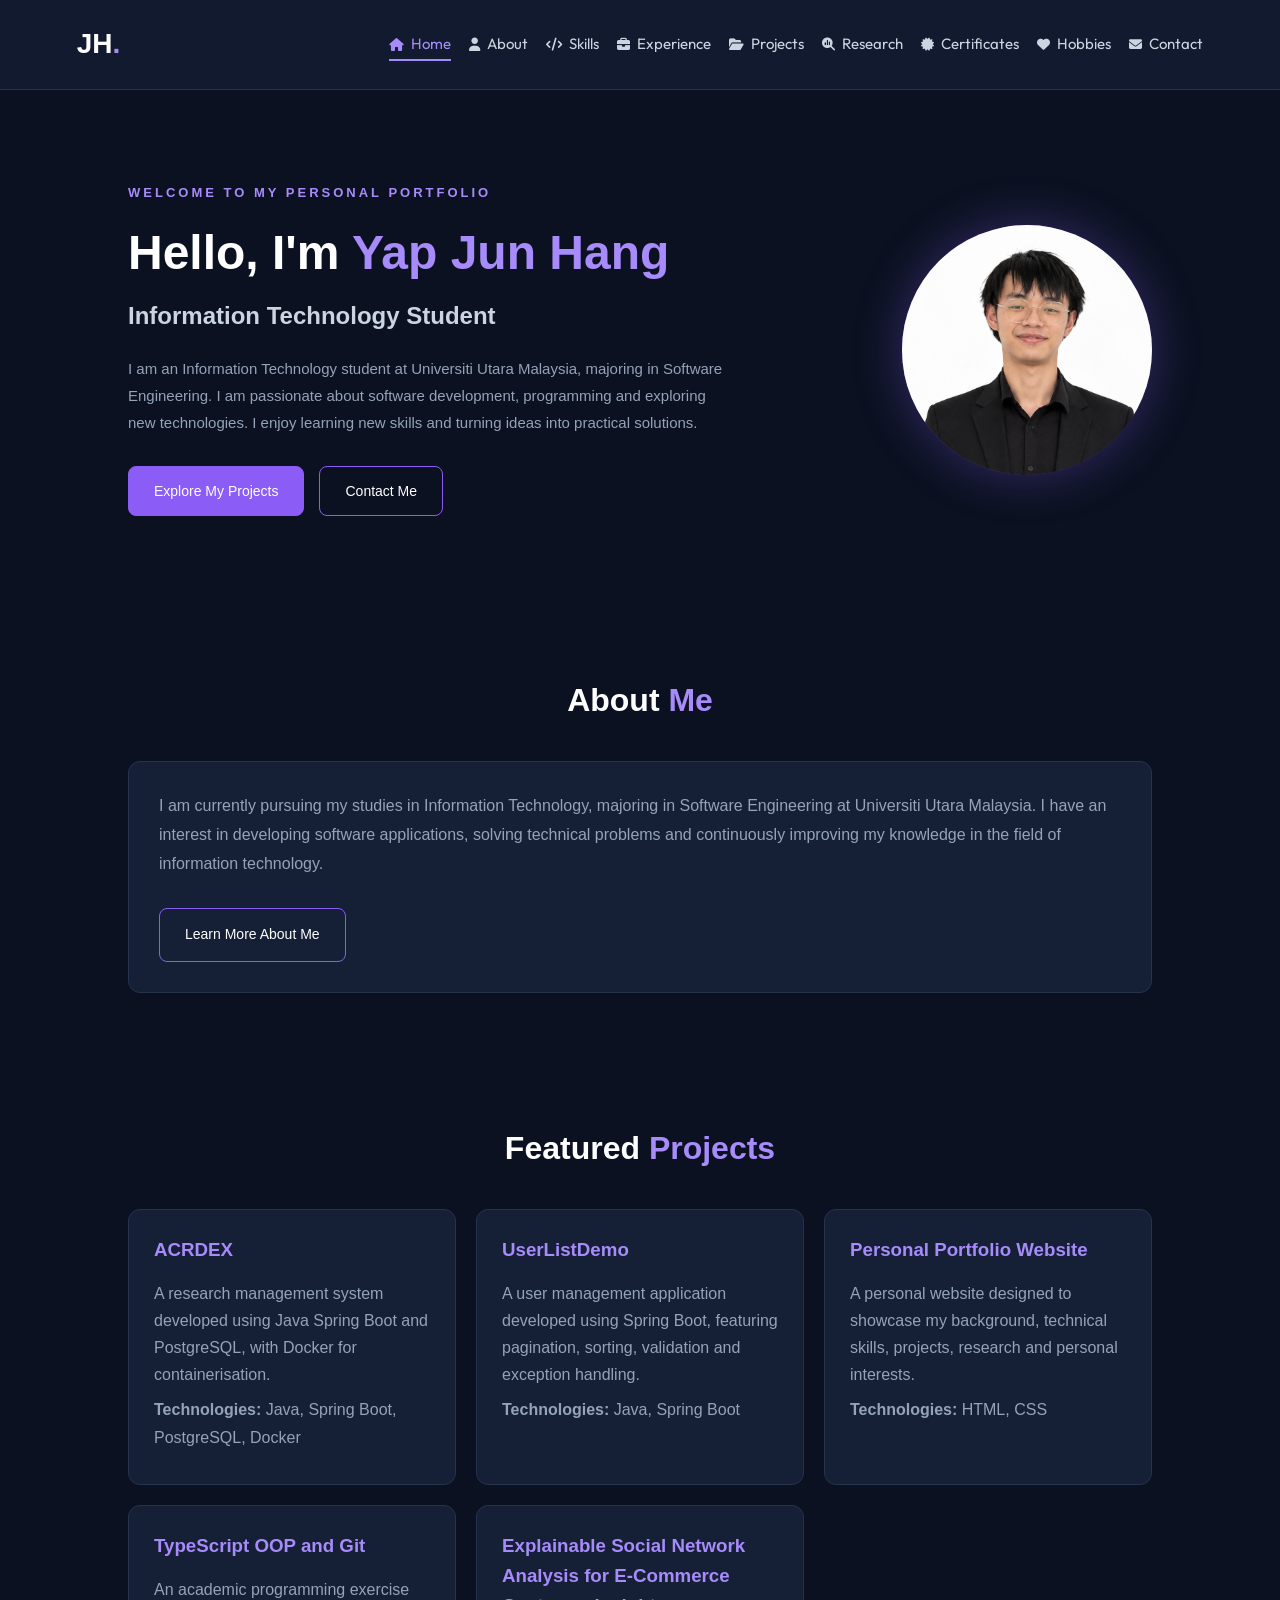
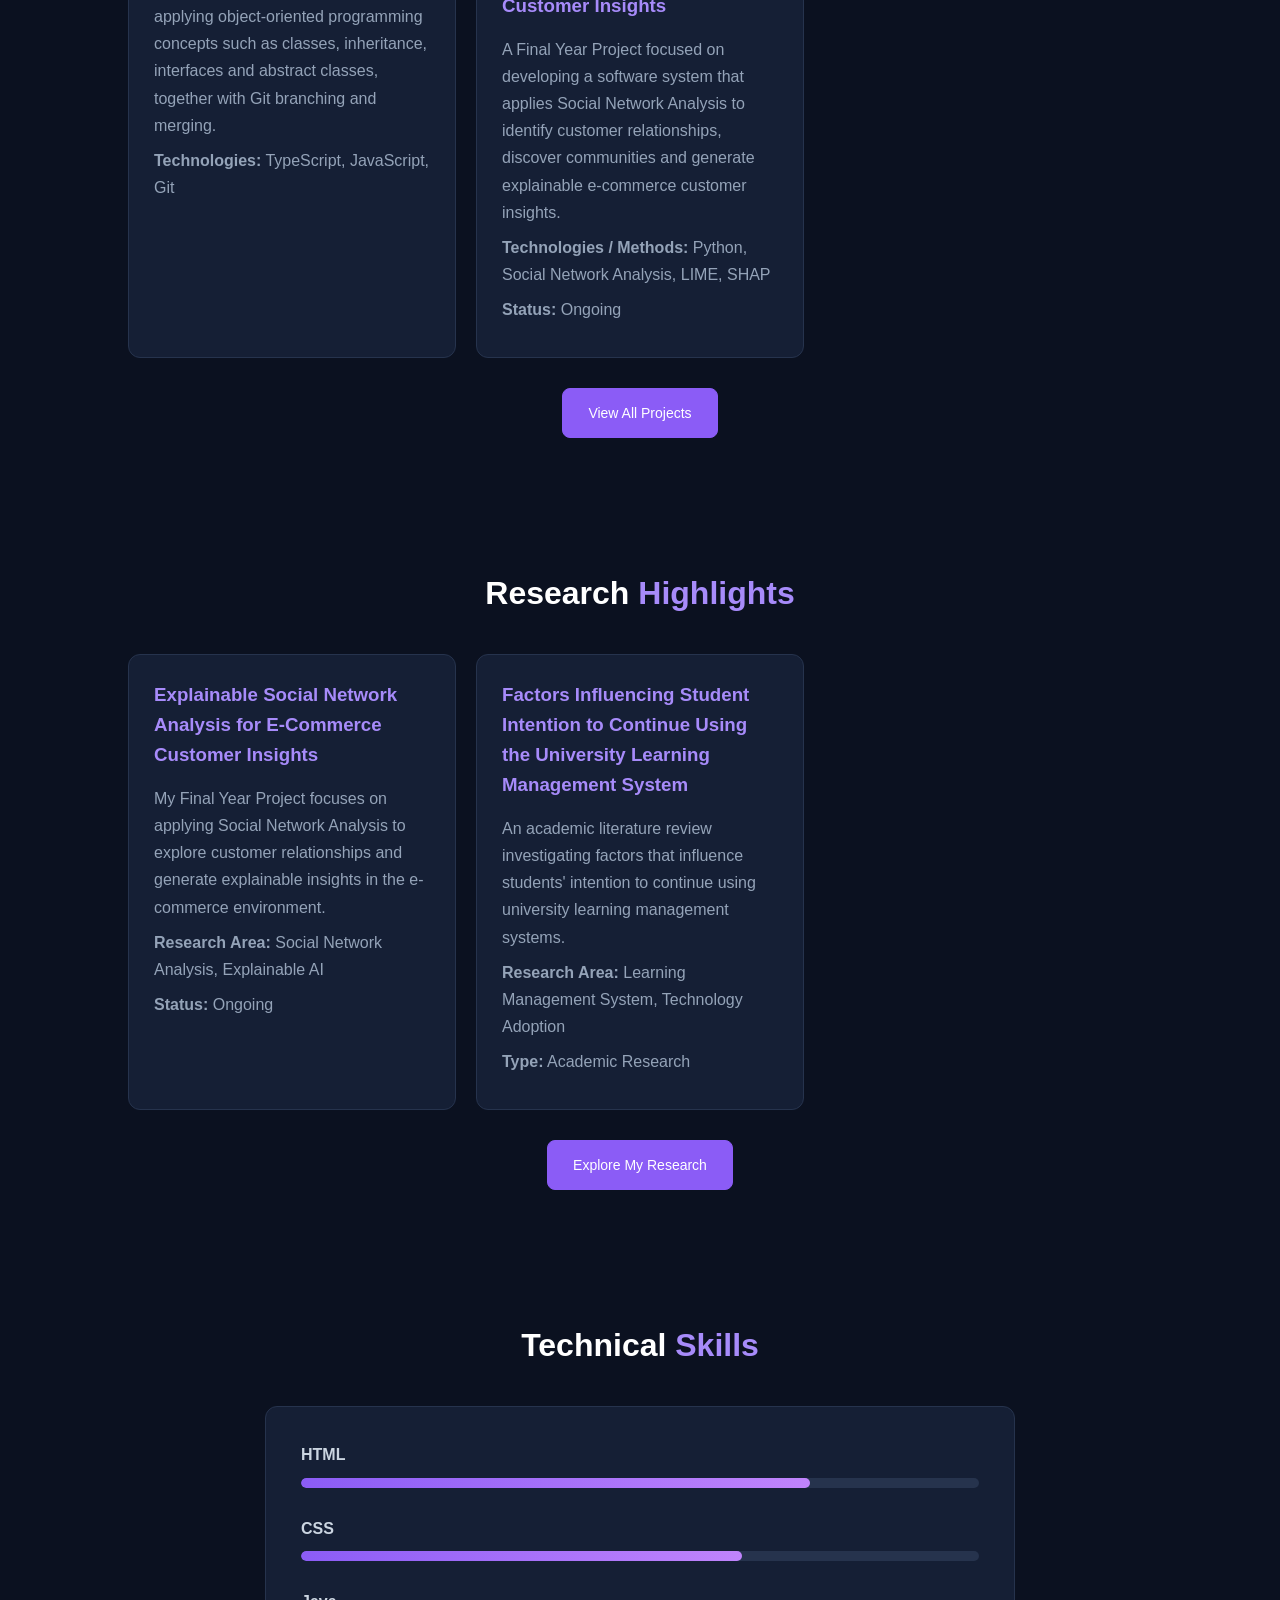
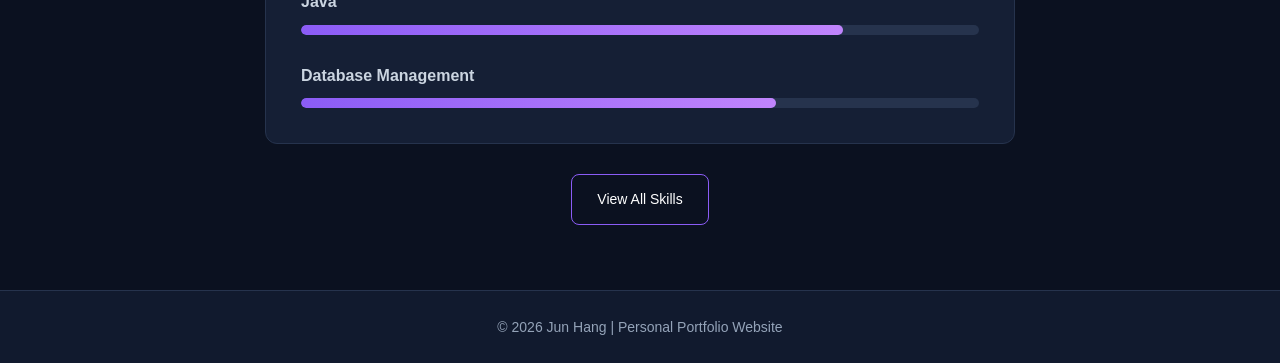
==== commit 51b56669: "Add profile and school images and update website pages" ====
--- a/index.html
+++ b/index.html
@@ -98,7 +98,7 @@
     <div class="hero-image">
 
         <div class="profile-circle">
-            <span>JH</span>
+            <img src="images/profile.JPG" alt="Jun Hang's Profile Photo">
         </div>
 
     </div>
--- a/style.css
+++ b/style.css
@@ -1,3 +1,4 @@
+@import url('https://fonts.googleapis.com/css2?family=Outfit:wght@400;500;600;700&display=swap');
 
 /* ========================================
    General Settings
@@ -69,10 +70,10 @@
     display: inline-flex;
     align-items: center;
     gap: 7px;
-
+    font-family: 'Outfit', sans-serif;
     color: #cbd5e1;
     text-decoration: none;
-    font-size: 14px;
+    font-size: 15px;
     position: relative;
     padding: 5px 0;
     transition: color 0.3s ease;
@@ -240,6 +241,15 @@
     box-shadow: 0 0 65px #8b5cf677;
 }
 
+/* Profile Image */
+.profile-circle img {
+    width: 100%;
+    height: 100%;
+    border-radius: 50%;
+    object-fit: cover;
+    object-position: center;
+}
+
 /* ========================================
    General Sections
 ======================================== */
@@ -323,6 +333,53 @@
     line-height: 1.7;
 }
 
+/* Education Icons */
+.education-card {
+    text-align: center;
+}
+
+.education-icon {
+    font-size: 45px;
+    color: #a78bfa;
+    margin-bottom: 20px;
+    transition: transform 0.3s ease;
+}
+
+.education-card:hover .education-icon {
+    transform: scale(1.15);
+}
+
+/* School Website Links */
+.education-card h3 a {
+    color: #ffffff;
+    text-decoration: none;
+    transition: color 0.3s ease;
+}
+
+.education-card h3 a:hover {
+    color: #a78bfa;
+}
+
+.school-link {
+    display: inline-block;
+    margin-top: 15px;
+    color: #a78bfa;
+    text-decoration: none;
+    font-size: 14px;
+    font-weight: bold;
+    transition: all 0.3s ease;
+}
+
+.school-link:hover {
+    color: #ffffff;
+    transform: translateY(-3px);
+}
+
+.school-link i {
+    margin-left: 5px;
+    font-size: 12px;
+}
+
 /* ========================================
    Skills
 ======================================== */
@@ -666,7 +723,17 @@
 }
 
 .about-profile-circle:hover {
-    transform: scale(1.08) rotate(5deg);
+    transform: scale(1.08) rotate(-5deg);
+}
+
+/* About Profile Image */
+.about-profile-circle img {
+    width: 100%;
+    height: 100%;
+    border-radius: 50%;
+    object-fit: cover;
+    object-position: center;
+    display: block;
 }
 
 .about-intro-text h2 {
@@ -804,6 +871,34 @@
 
 .database {
     --skill-width: 70%;
+}
+
+.typescript {
+    --skill-width: 65%;
+}
+
+.python {
+    --skill-width: 50%;
+}
+
+.postgresql {
+    --skill-width: 70%;
+}
+
+.springboot {
+    --skill-width: 65%;
+}
+
+.git {
+    --skill-width: 70%;
+}
+
+.docker {
+    --skill-width: 65%;
+}
+
+.restapi {
+    --skill-width: 65%;
 }
 
 /* Progress Bar Animation */
@@ -1005,15 +1100,15 @@
 
 .education-timeline {
     max-width: 800px;
-    margin: auto;
+    margin: 0 auto;
     position: relative;
-    padding-left: 35px;
+    padding-left: 125px;
 }
 
 .education-timeline::before {
     content: "";
     position: absolute;
-    left: 9px;
+    left: 39px;
     top: 10px;
     bottom: 10px;
     width: 2px;
@@ -1031,14 +1126,35 @@
 
 .education-dot {
     position: absolute;
-    left: -32px;
-    top: 25px;
-    width: 14px;
-    height: 14px;
-    background: #a78bfa;
-    border: 3px solid #0b1120;
+    left: -136px;
+    top: 5px;
+
+    width: 100px;
+    height: 100px;
+
+    background: #ffffff;
+    border: 3px solid #a78bfa;
     border-radius: 50%;
-    z-index: 1;
+
+    display: flex;
+    justify-content: center;
+    align-items: center;
+
+    z-index: 2;
+    overflow: hidden;
+
+    transition: all 0.3s ease;
+}
+
+.education-dot img {
+    width: 80%;
+    height: 80%;
+    object-fit: contain;
+}
+
+.education-dot:hover {
+    transform: scale(1.1);
+    box-shadow: 0 0 20px #8b5cf655;
 }
 
 .education-card {
@@ -1120,6 +1236,20 @@
 
     .experience-content h3 {
         font-size: 19px;
+    }
+
+    .education-timeline {
+        padding-left: 100px;
+    }
+
+    .education-timeline::before {
+        left: 32px;
+    }
+
+    .education-dot {
+        width: 76px;
+        height: 76px;
+        left: -104px;
     }
 }
 
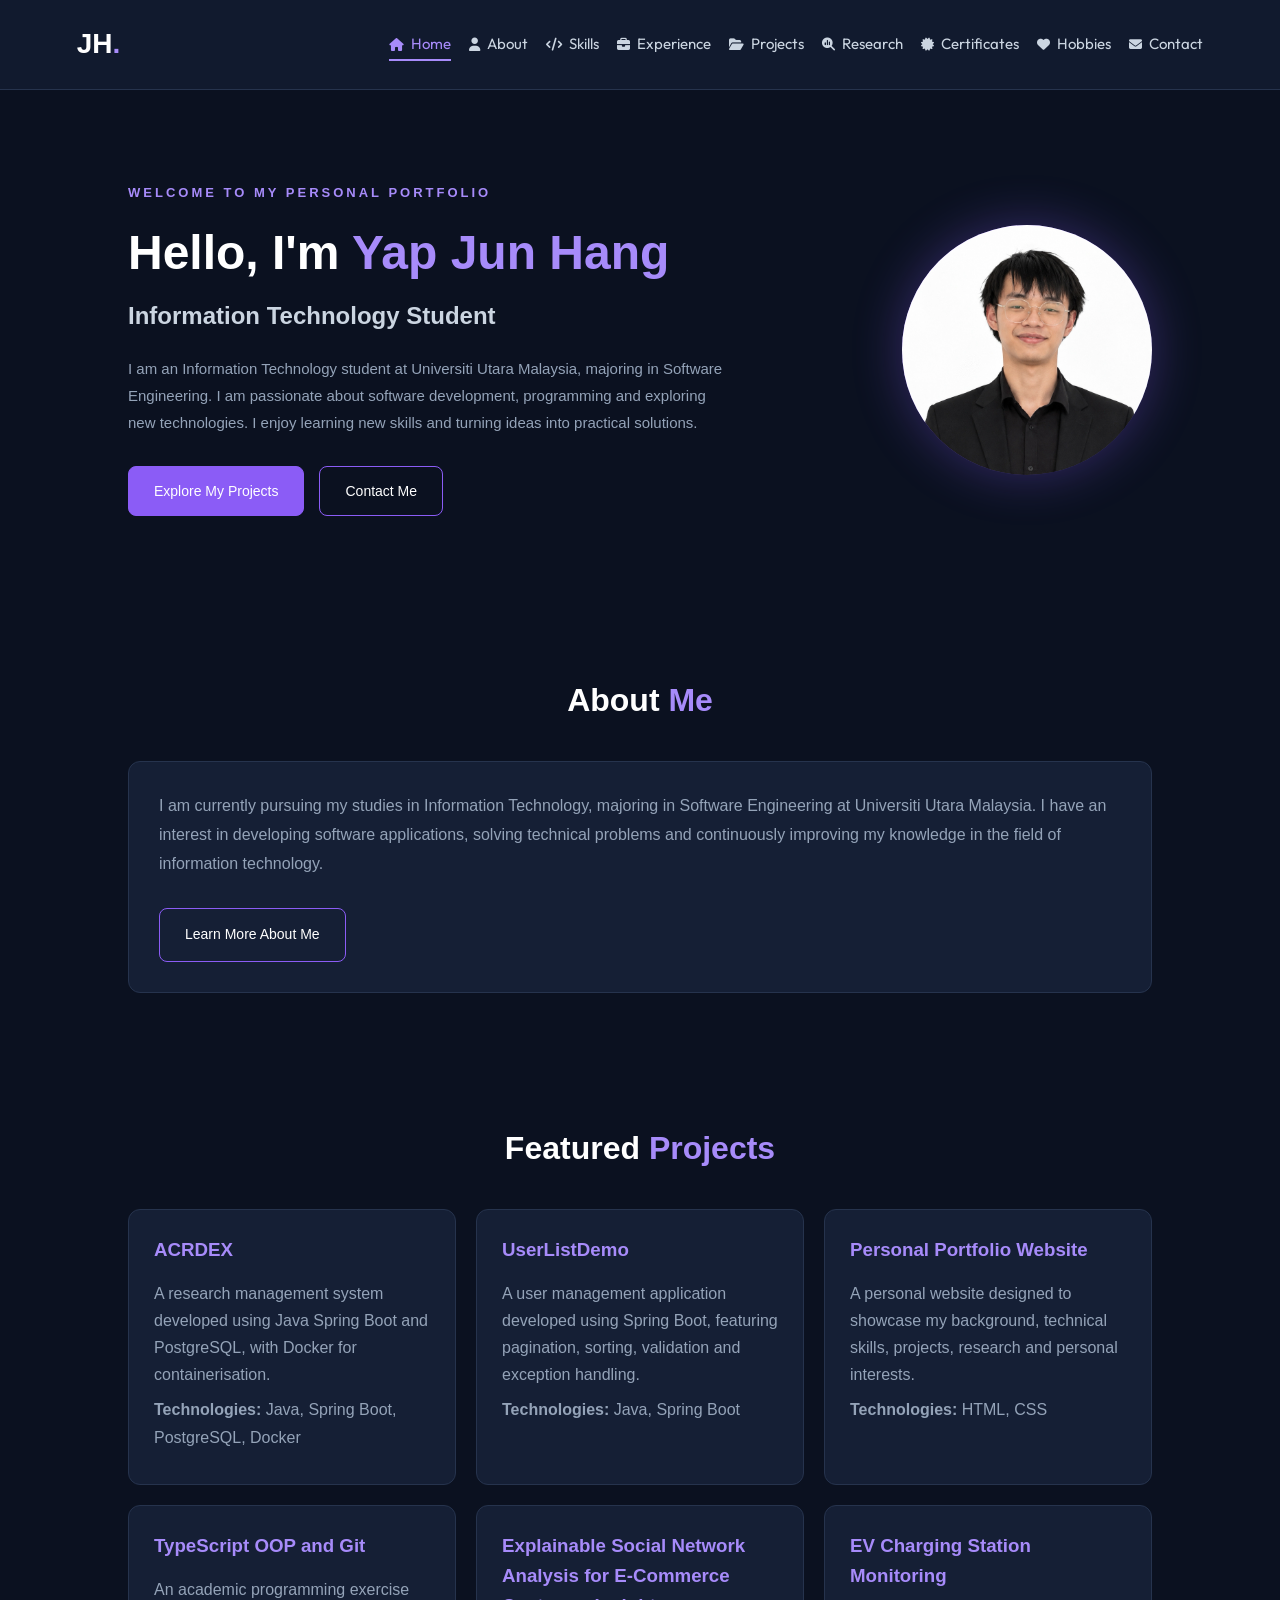
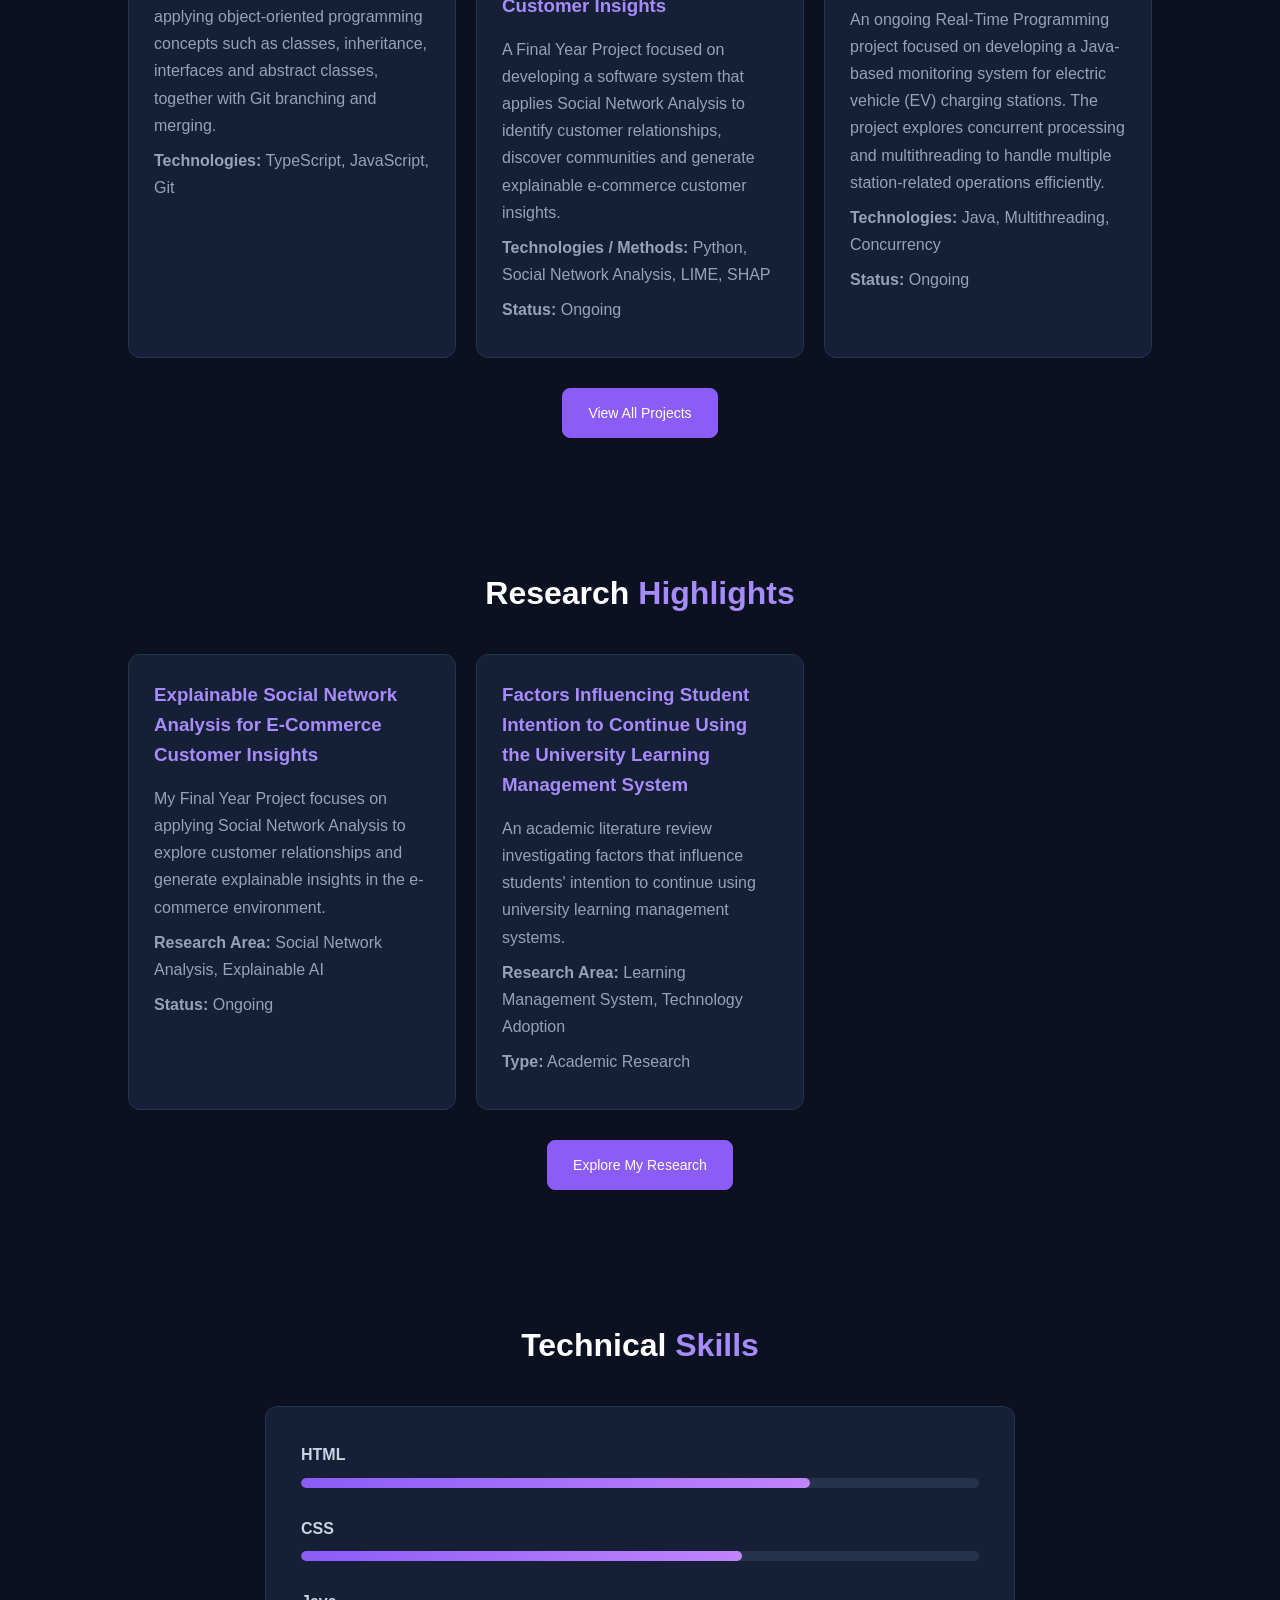
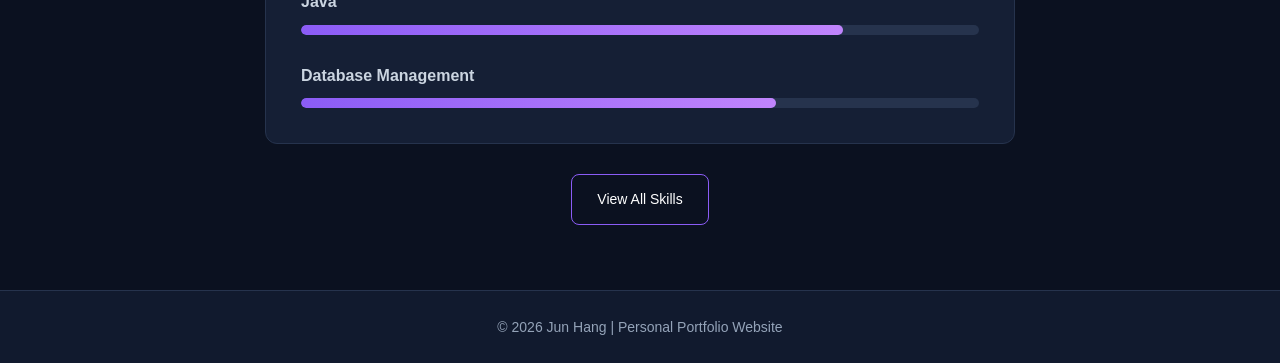
==== commit 78713960: "Add CCNA certificate and EV charging project" ====
--- a/index.html
+++ b/index.html
@@ -60,7 +60,7 @@
 
 
 <!-- Hero Section -->
-<section class="hero">
+<section class="hero reveal">
 
     <div class="hero-text">
 
@@ -107,7 +107,7 @@
 
 
 <!-- About Me Preview -->
-<section class="section" id="about-preview">
+<section class="section reveal" id="about-preview">
 
     <h2>About <span>Me</span></h2>
 
@@ -136,7 +136,7 @@
 
 
 <!-- Featured Projects -->
-<section class="section" id="projects-preview">
+<section class="section reveal" id="projects-preview">
 
     <h2>Featured <span>Projects</span></h2>
 
@@ -244,6 +244,30 @@
 
         </div>
 
+        <!-- Project 6 -->
+        <div class="card">
+
+            <h3>EV Charging Station Monitoring</h3>
+
+            <p>
+                An ongoing Real-Time Programming project focused on
+                developing a Java-based monitoring system for electric
+                vehicle (EV) charging stations. The project explores
+                concurrent processing and multithreading to handle
+                multiple station-related operations efficiently.
+            </p>
+
+            <p>
+                <strong>Technologies:</strong>
+                Java, Multithreading, Concurrency
+            </p>
+
+            <p>
+                <strong>Status:</strong> Ongoing
+            </p>
+
+        </div>
+
     </div>
 
     <div class="hero-buttons" style="justify-content: center;">
@@ -258,7 +282,7 @@
 
 
 <!-- Research Highlights -->
-<section class="section" id="research-preview">
+<section class="section reveal" id="research-preview">
 
     <h2>Research <span>Highlights</span></h2>
 
@@ -332,7 +356,7 @@
 
 
 <!-- Skills Preview -->
-<section class="section" id="skills-preview">
+<section class="section reveal" id="skills-preview">
 
     <h2>Technical <span>Skills</span></h2>
 
@@ -385,6 +409,9 @@
 
 </section>
 
+<button id="backToTop" title="Back to Top">
+    <i class="fa-solid fa-arrow-up"></i>
+</button>
 
 <!-- Footer -->
 <footer>
@@ -395,6 +422,39 @@
 
 </footer>
 
-
+<script>
+    const observer = new IntersectionObserver((entries) => {
+        entries.forEach(entry => {
+            if (entry.isIntersecting) {
+                entry.target.classList.add('active');
+                observer.unobserve(entry.target);
+            }
+        });
+    }, {
+        threshold: 0.15
+    });
+
+    document.querySelectorAll('.reveal').forEach(element => {
+        observer.observe(element);
+    });
+
+    // Back to Top Button
+    const backToTop = document.getElementById('backToTop');
+
+    window.addEventListener('scroll', () => {
+        if (window.scrollY > 300) {
+            backToTop.style.display = 'flex';
+        } else {
+            backToTop.style.display = 'none';
+        }
+    });
+
+    backToTop.addEventListener('click', () => {
+        window.scrollTo({
+            top: 0,
+            behavior: 'smooth'
+        });
+    });
+</script>
 </body>
 </html>
--- a/style.css
+++ b/style.css
@@ -2834,4 +2834,42 @@
 
 }
 
-
+/* Scroll Reveal Animation */
+.reveal {
+    opacity: 0;
+    transform: translateY(50px);
+    transition: opacity 0.8s ease, transform 0.8s ease;
+}
+
+.reveal.active {
+    opacity: 1;
+    transform: translateY(0);
+}
+
+/* Back to Top Button */
+#backToTop {
+    position: fixed;
+    bottom: 15px;
+    right: 30px;
+    width: 45px;
+    height: 45px;
+    border: none;
+    border-radius: 50%;
+    background: #8b5cf6;
+    color: white;
+    font-size: 18px;
+    cursor: pointer;
+    display: none;
+    align-items: center;
+    justify-content: center;
+    box-shadow: 0 0 15px #8b5cf655;
+    transition: all 0.3s ease;
+    z-index: 999;
+}
+
+#backToTop:hover {
+    background: #a78bfa;
+    transform: translateY(-5px);
+}
+
+
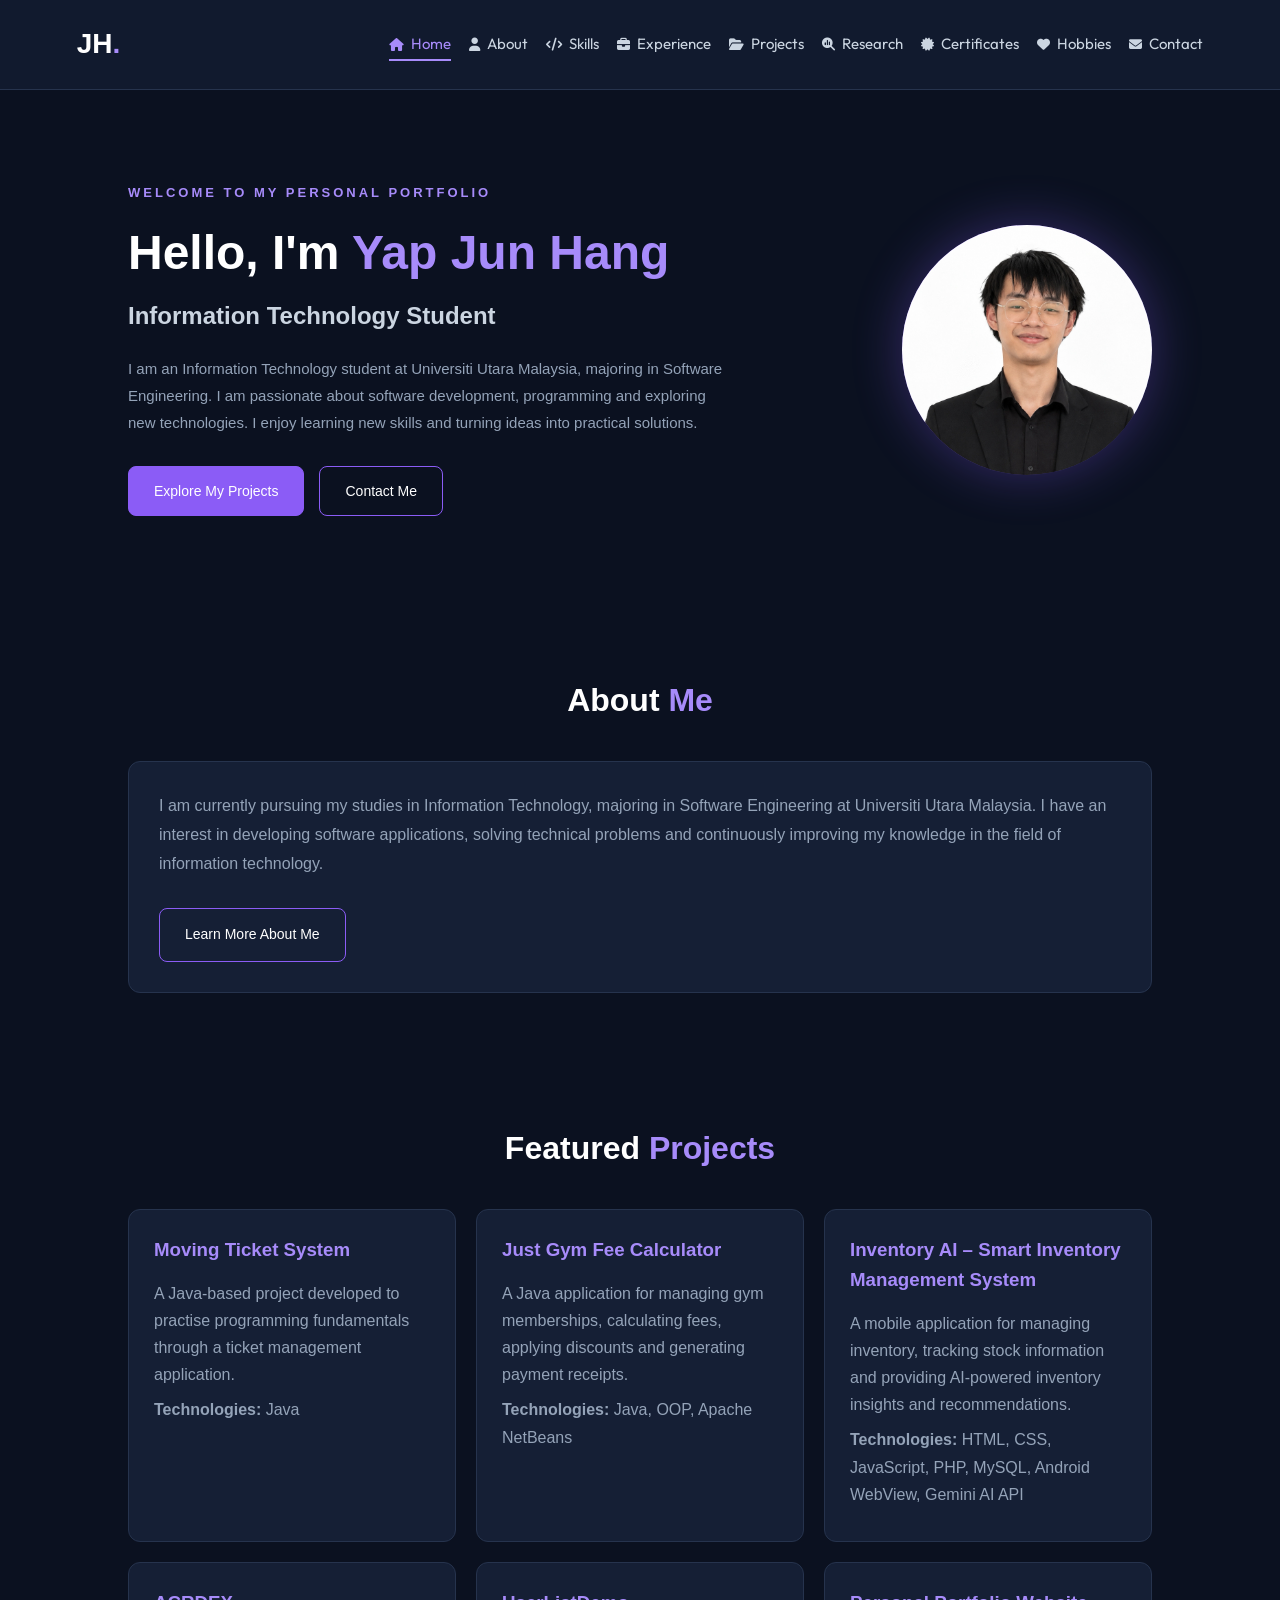
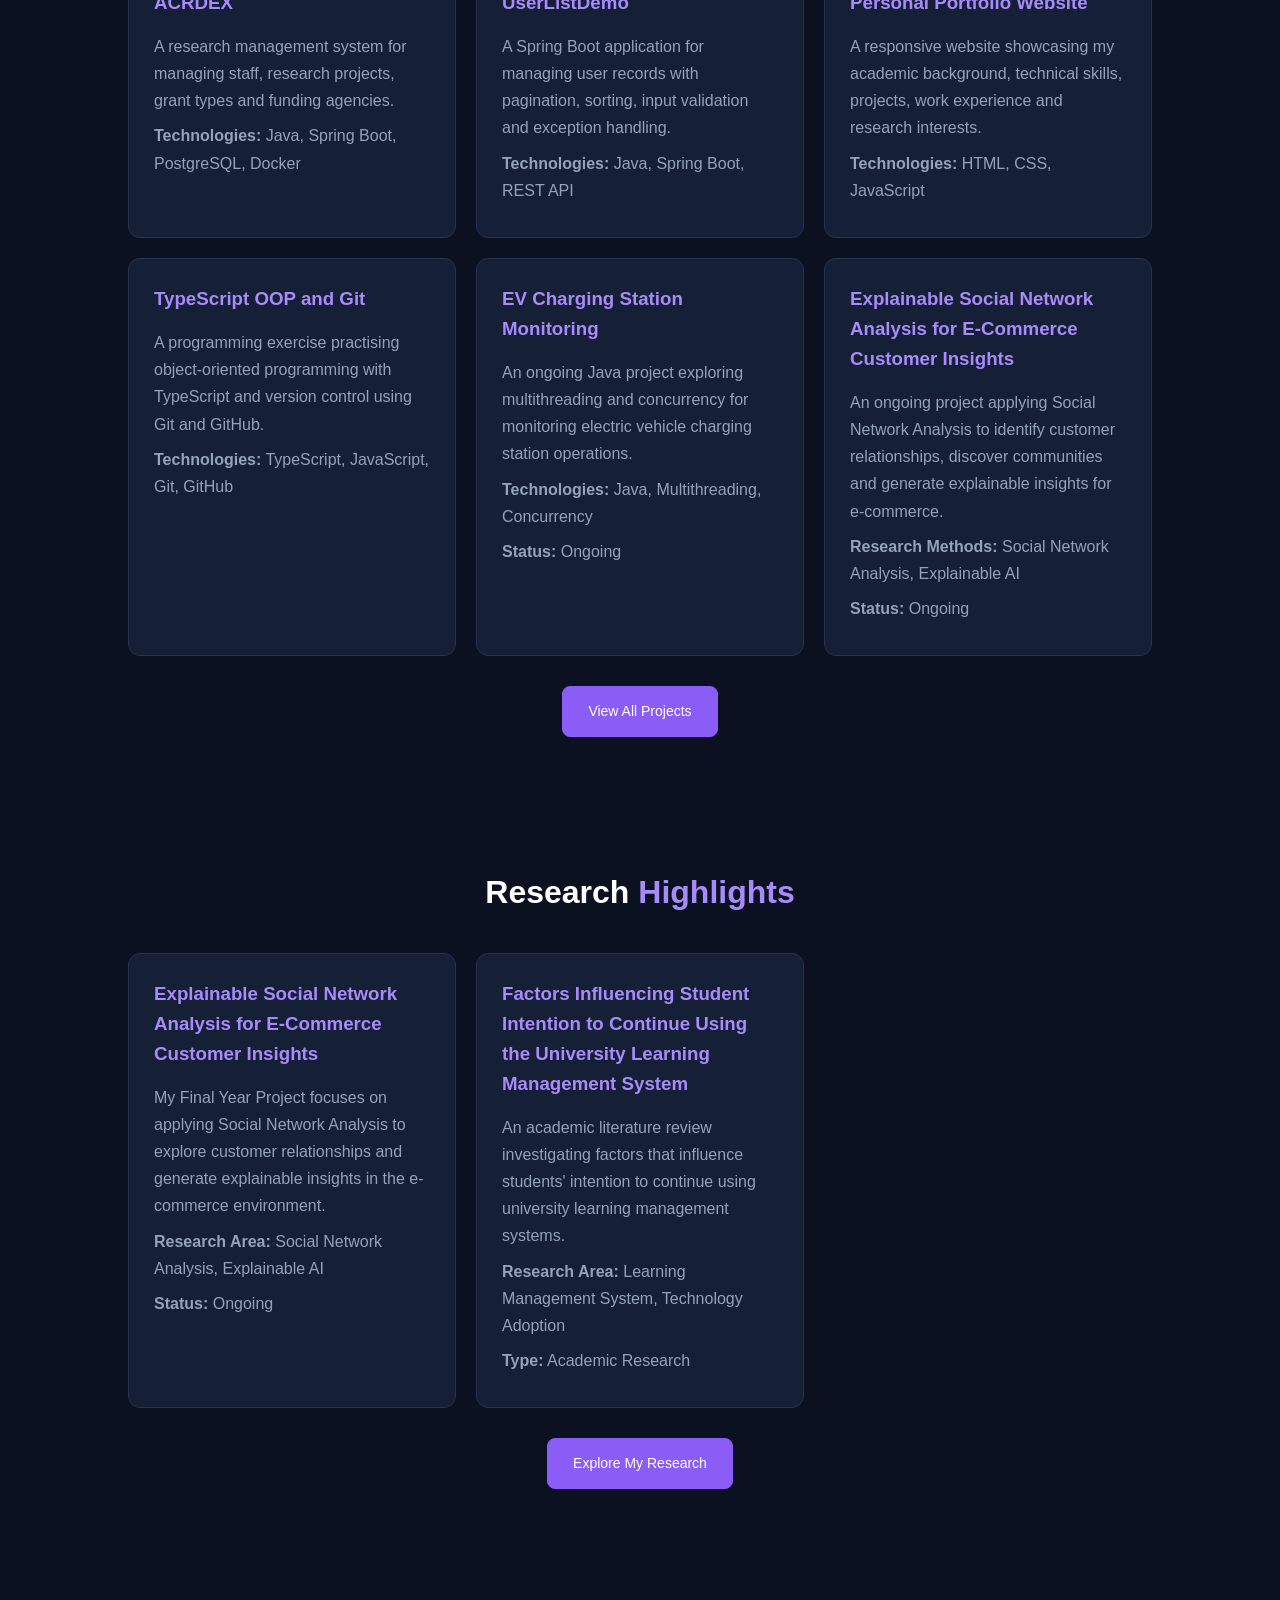
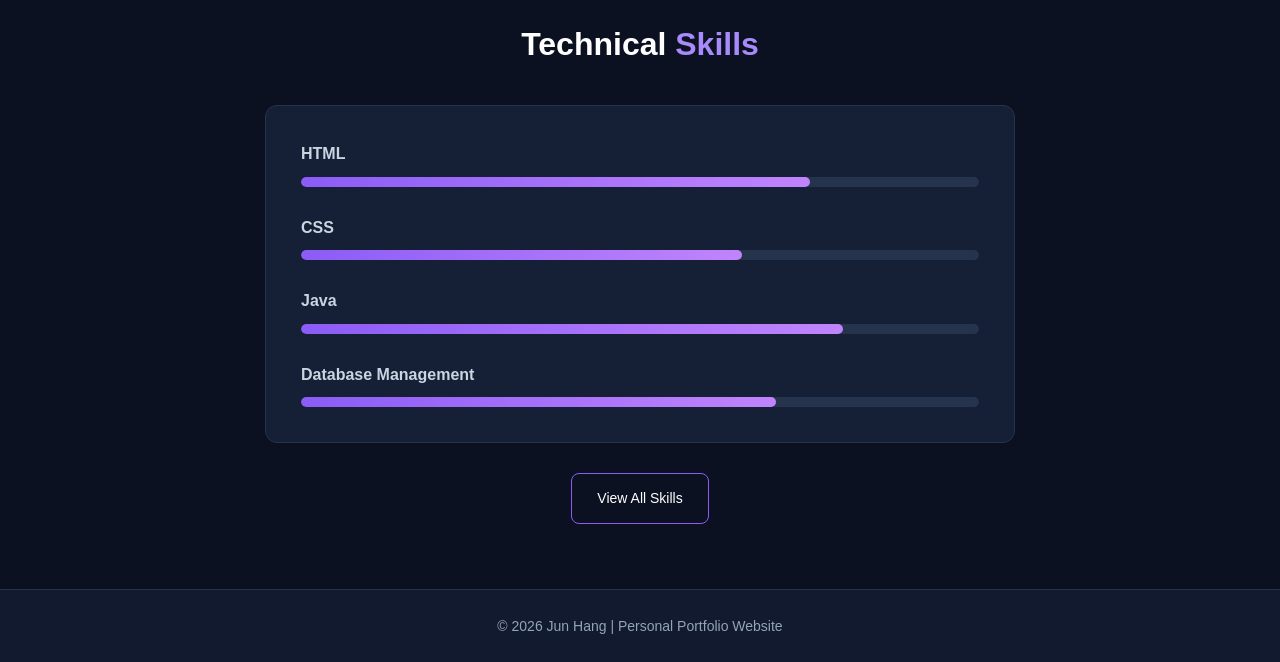
==== commit e8ad3c9c: "Update home page and project descriptions" ====
--- a/index.html
+++ b/index.html
@@ -142,83 +142,145 @@
 
     <div class="card-container">
 
-        <!-- Project 1 -->
-        <div class="card">
-
+        <!-- Project 1: Moving Ticket System -->
+        <div class="card">
+            <h3>Moving Ticket System</h3>
+
+            <p>
+                A Java-based project developed to practise
+                programming fundamentals through a ticket
+                management application.
+            </p>
+
+            <p>
+                <strong>Technologies:</strong> Java
+            </p>
+        </div>
+
+
+        <!-- Project 2: Just Gym Fee Calculator -->
+        <div class="card">
+            <h3>Just Gym Fee Calculator</h3>
+
+            <p>
+                A Java application for managing gym memberships,
+                calculating fees, applying discounts and
+                generating payment receipts.
+            </p>
+
+            <p>
+                <strong>Technologies:</strong>
+                Java, OOP, Apache NetBeans
+            </p>
+        </div>
+
+
+        <!-- Project 3: Inventory AI -->
+        <div class="card">
+            <h3>Inventory AI – Smart Inventory Management System</h3>
+
+            <p>
+                A mobile application for managing inventory,
+                tracking stock information and providing
+                AI-powered inventory insights and recommendations.
+            </p>
+
+            <p>
+                <strong>Technologies:</strong>
+                HTML, CSS, JavaScript, PHP, MySQL, Android WebView,
+                Gemini AI API
+            </p>
+        </div>
+
+
+        <!-- Project 4: ACRDEX -->
+        <div class="card">
             <h3>ACRDEX</h3>
 
             <p>
-                A research management system developed using
-                Java Spring Boot and PostgreSQL, with Docker
-                for containerisation.
+                A research management system for managing staff,
+                research projects, grant types and funding agencies.
             </p>
 
             <p>
                 <strong>Technologies:</strong>
                 Java, Spring Boot, PostgreSQL, Docker
             </p>
-
-        </div>
-
-
-        <!-- Project 2 -->
-        <div class="card">
-
+        </div>
+
+
+        <!-- Project 5: UserListDemo -->
+        <div class="card">
             <h3>UserListDemo</h3>
 
             <p>
-                A user management application developed using
-                Spring Boot, featuring pagination, sorting,
-                validation and exception handling.
-            </p>
-
-            <p>
-                <strong>Technologies:</strong>
-                Java, Spring Boot
-            </p>
-
-        </div>
-
-
-        <!-- Project 3 -->
-        <div class="card">
-
+                A Spring Boot application for managing user records
+                with pagination, sorting, input validation and
+                exception handling.
+            </p>
+
+            <p>
+                <strong>Technologies:</strong>
+                Java, Spring Boot, REST API
+            </p>
+        </div>
+
+
+        <!-- Project 6: Personal Portfolio Website -->
+        <div class="card">
             <h3>Personal Portfolio Website</h3>
 
             <p>
-                A personal website designed to showcase my
+                A responsive website showcasing my academic
                 background, technical skills, projects,
-                research and personal interests.
-            </p>
-
-            <p>
-                <strong>Technologies:</strong>
-                HTML, CSS
-            </p>
-
-        </div>
-
-
-        <!-- Project 4 -->
-        <div class="card">
-
+                work experience and research interests.
+            </p>
+
+            <p>
+                <strong>Technologies:</strong> HTML, CSS, JavaScript
+            </p>
+        </div>
+
+
+        <!-- Project 7: TypeScript OOP and Git -->
+        <div class="card">
             <h3>TypeScript OOP and Git</h3>
 
             <p>
-                An academic programming exercise applying
-                object-oriented programming concepts such as
-                classes, inheritance, interfaces and abstract
-                classes, together with Git branching and merging.
-            </p>
-
-            <p>
-                <strong>Technologies:</strong>
-                TypeScript, JavaScript, Git
-            </p>
-
-        </div>
-
-        <!-- Project 5: Final Year Project -->
+                A programming exercise practising object-oriented
+                programming with TypeScript and version control
+                using Git and GitHub.
+            </p>
+
+            <p>
+                <strong>Technologies:</strong>
+                TypeScript, JavaScript, Git, GitHub
+            </p>
+        </div>
+
+
+        <!-- Project 8: EV Charging Station Monitoring -->
+        <div class="card">
+            <h3>EV Charging Station Monitoring</h3>
+
+            <p>
+                An ongoing Java project exploring multithreading
+                and concurrency for monitoring electric vehicle
+                charging station operations.
+            </p>
+
+            <p>
+                <strong>Technologies:</strong>
+                Java, Multithreading, Concurrency
+            </p>
+
+            <p>
+                <strong>Status:</strong> Ongoing
+            </p>
+        </div>
+
+
+        <!-- Project 9: Final Year Project -->
         <div class="card">
             <h3>
                 Explainable Social Network Analysis for
@@ -226,46 +288,20 @@
             </h3>
 
             <p>
-                A Final Year Project focused on developing
-                a software system that applies Social Network
-                Analysis to identify customer relationships,
-                discover communities and generate explainable
-                e-commerce customer insights.
-            </p>
-
-            <p>
-                <strong>Technologies / Methods:</strong>
-                Python, Social Network Analysis, LIME, SHAP
+                An ongoing project applying Social Network Analysis
+                to identify customer relationships, discover
+                communities and generate explainable insights
+                for e-commerce.
+            </p>
+
+            <p>
+                <strong>Research Methods:</strong>
+                Social Network Analysis, Explainable AI
             </p>
 
             <p>
                 <strong>Status:</strong> Ongoing
             </p>
-
-        </div>
-
-        <!-- Project 6 -->
-        <div class="card">
-
-            <h3>EV Charging Station Monitoring</h3>
-
-            <p>
-                An ongoing Real-Time Programming project focused on
-                developing a Java-based monitoring system for electric
-                vehicle (EV) charging stations. The project explores
-                concurrent processing and multithreading to handle
-                multiple station-related operations efficiently.
-            </p>
-
-            <p>
-                <strong>Technologies:</strong>
-                Java, Multithreading, Concurrency
-            </p>
-
-            <p>
-                <strong>Status:</strong> Ongoing
-            </p>
-
         </div>
 
     </div>
